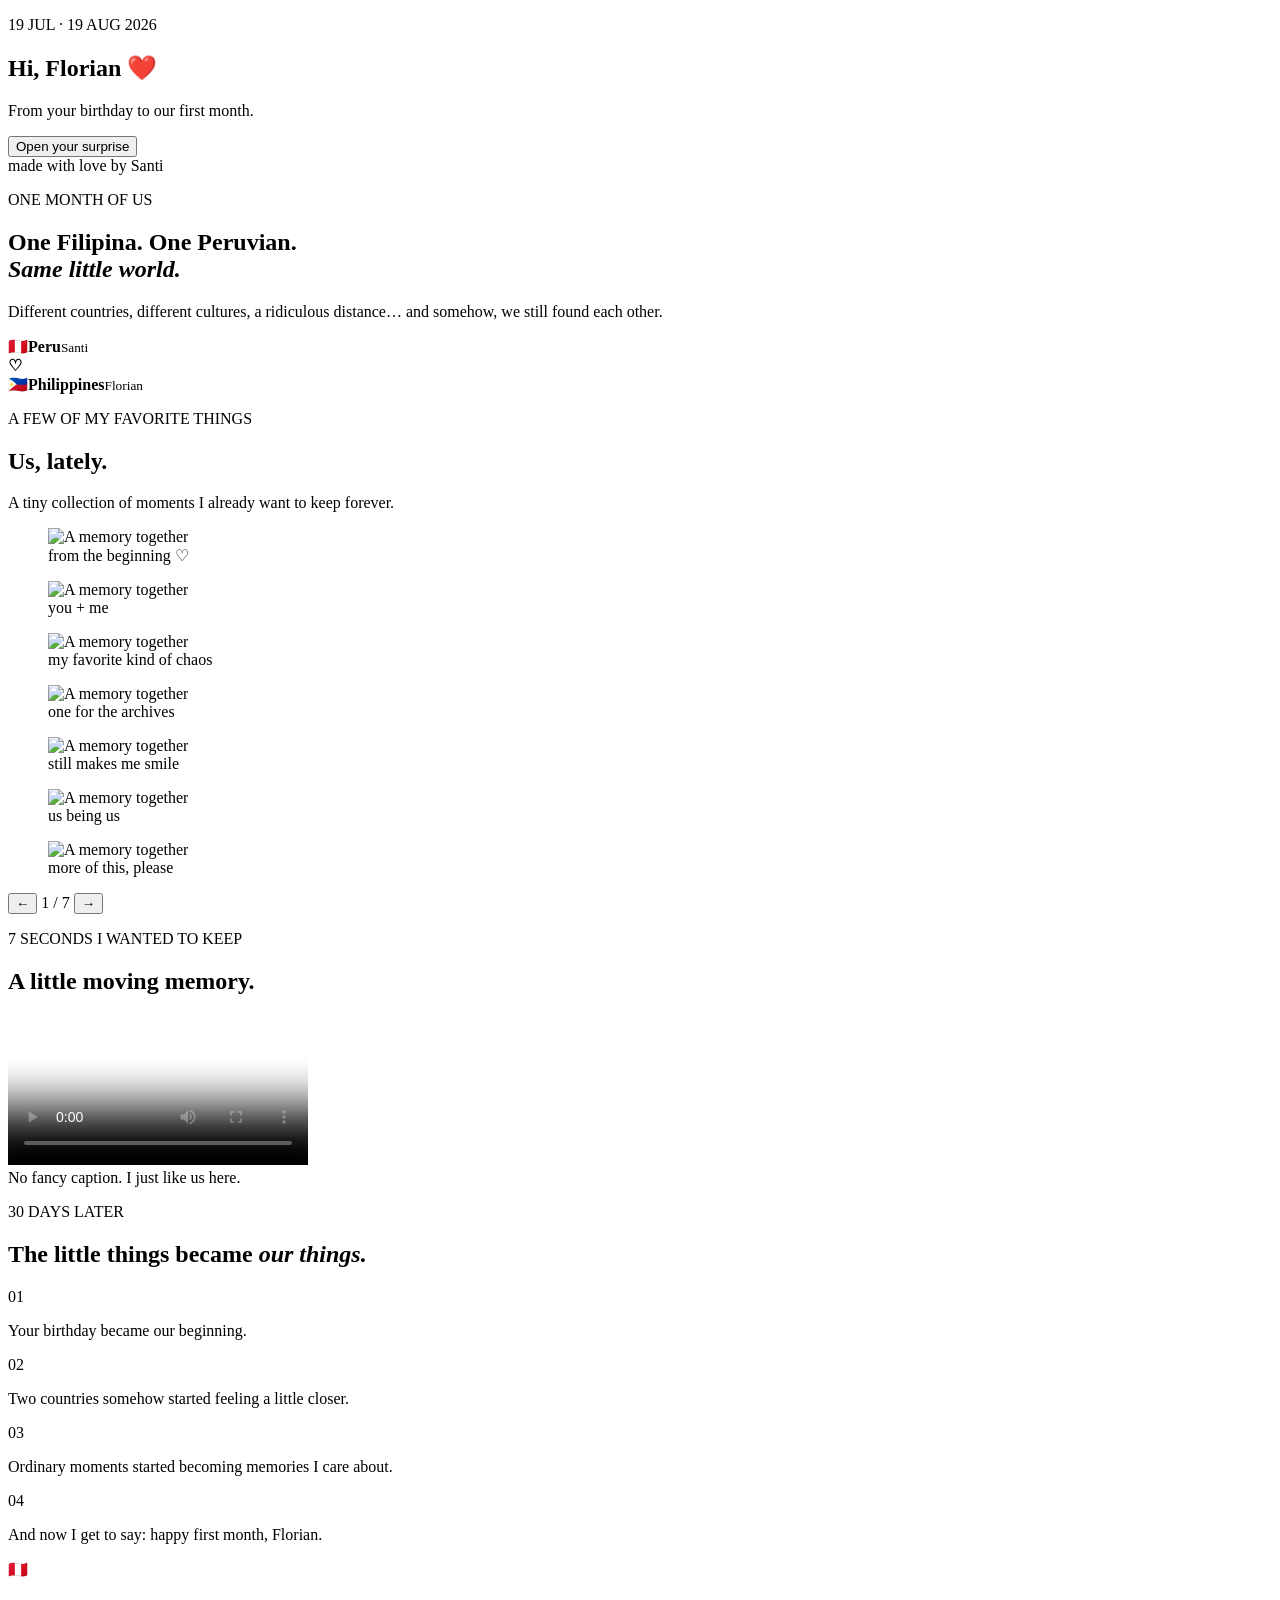
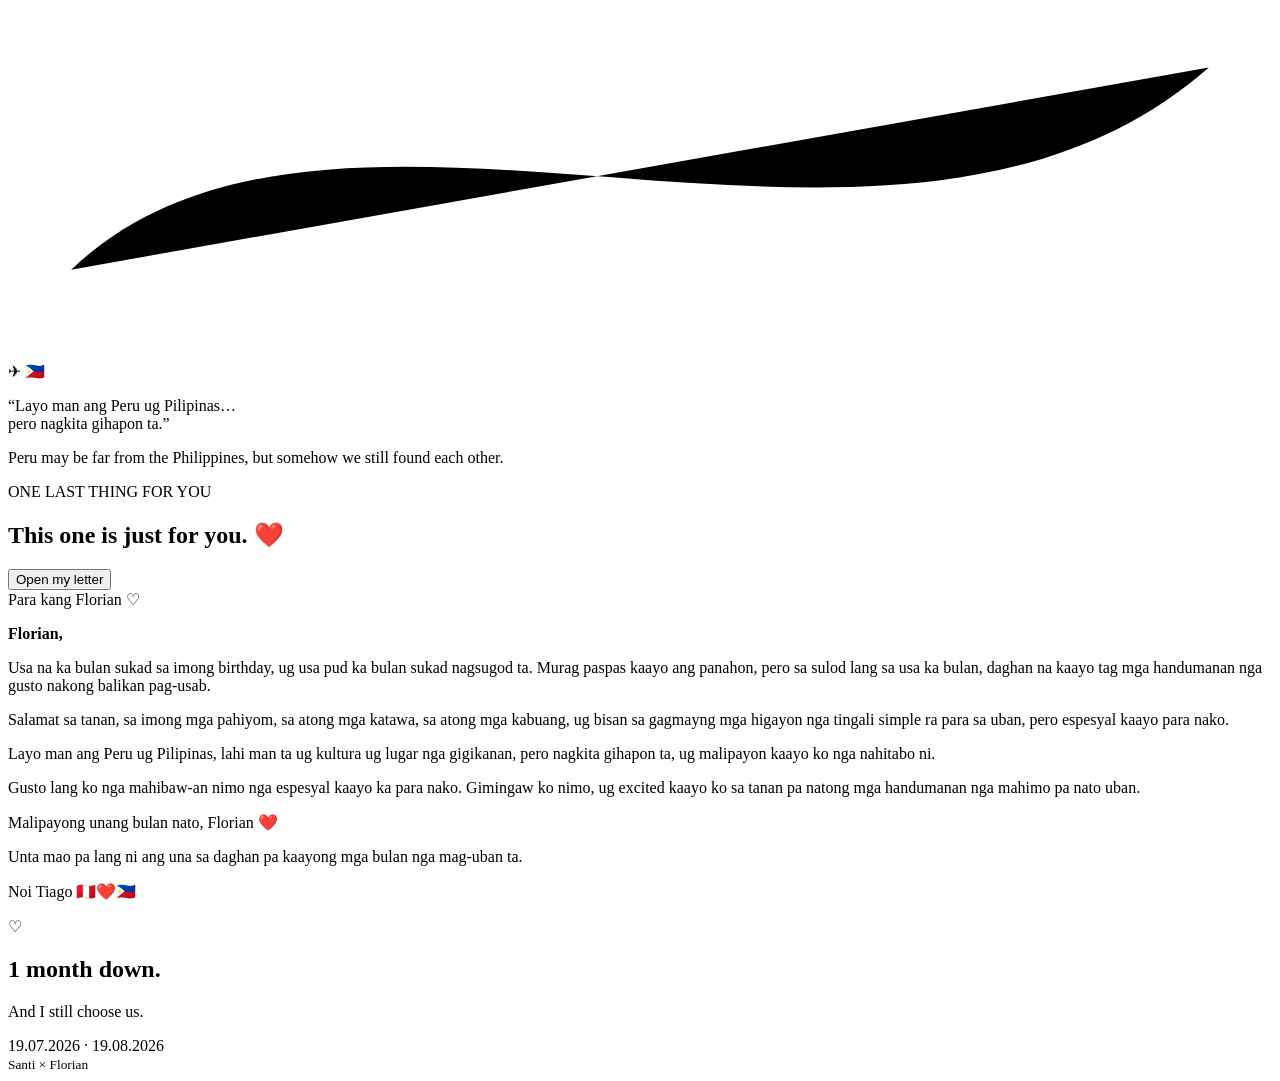
==== index.html @ 8d164d2a "Build Florian one-month surprise" ====
<!DOCTYPE html>
<html lang="en">
<head>
  <meta charset="UTF-8" />
  <meta name="viewport" content="width=device-width, initial-scale=1.0, viewport-fit=cover" />
  <meta name="theme-color" content="#0f0b18" />
  <meta name="description" content="A tiny one-month surprise for Florian." />
  <title>For Florian ❤️</title>
  <link rel="stylesheet" href="style.css" />
</head>
<body>
  <div class="grain" aria-hidden="true"></div>
  <div class="floating-hearts" aria-hidden="true"></div>

  <main>
    <section class="hero section" id="home">
      <div class="hero-photo" aria-hidden="true"></div>
      <div class="hero-shade" aria-hidden="true"></div>
      <div class="hero-content reveal">
        <p class="eyebrow">19 JUL · 19 AUG 2026</p>
        <h1>Hi, Florian <span>❤️</span></h1>
        <p class="hero-copy">From your birthday to our first month.</p>
        <button class="primary-btn" id="openSurprise">Open your surprise</button>
      </div>
      <div class="scroll-note">made with love by Santi</div>
    </section>

    <section class="section intro" id="intro">
      <div class="flag-glow flag-left"></div>
      <div class="flag-glow flag-right"></div>
      <div class="content narrow reveal">
        <p class="eyebrow">ONE MONTH OF US</p>
        <h2>One Filipina. One Peruvian.<br><em>Same little world.</em></h2>
        <p>
          Different countries, different cultures, a ridiculous distance… and somehow,
          we still found each other.
        </p>
        <div class="countries" aria-label="Peru and Philippines">
          <div class="country-card"><span class="flag">🇵🇪</span><b>Peru</b><small>Santi</small></div>
          <div class="heart-line"><span></span><b>♡</b><span></span></div>
          <div class="country-card"><span class="flag">🇵🇭</span><b>Philippines</b><small>Florian</small></div>
        </div>
      </div>
    </section>

    <section class="section memories" id="memories">
      <div class="content reveal">
        <p class="eyebrow">A FEW OF MY FAVORITE THINGS</p>
        <h2>Us, lately.</h2>
        <p class="section-copy">A tiny collection of moments I already want to keep forever.</p>

        <div class="polaroid-stack" id="polaroidStack">
          <figure class="polaroid active"><img src="assets/photo-1.webp" alt="A memory together"><figcaption>from the beginning ♡</figcaption></figure>
          <figure class="polaroid"><img src="assets/photo-2.webp" alt="A memory together"><figcaption>you + me</figcaption></figure>
          <figure class="polaroid"><img src="assets/photo-3.webp" alt="A memory together"><figcaption>my favorite kind of chaos</figcaption></figure>
          <figure class="polaroid"><img src="assets/photo-4.webp" alt="A memory together"><figcaption>one for the archives</figcaption></figure>
          <figure class="polaroid"><img src="assets/photo-5.webp" alt="A memory together"><figcaption>still makes me smile</figcaption></figure>
          <figure class="polaroid"><img src="assets/photo-6.webp" alt="A memory together"><figcaption>us being us</figcaption></figure>
          <figure class="polaroid"><img src="assets/photo-7.webp" alt="A memory together"><figcaption>more of this, please</figcaption></figure>
        </div>

        <div class="gallery-controls">
          <button class="icon-btn" id="prevPhoto" aria-label="Previous photo">←</button>
          <span id="photoCount">1 / 7</span>
          <button class="icon-btn" id="nextPhoto" aria-label="Next photo">→</button>
        </div>
      </div>
    </section>

    <section class="section video-section" id="clip">
      <div class="content reveal">
        <p class="eyebrow">7 SECONDS I WANTED TO KEEP</p>
        <h2>A little moving memory.</h2>
        <div class="video-frame">
          <video controls playsinline preload="metadata" poster="assets/photo-2.webp">
            <source src="assets/memory.mp4" type="video/mp4" />
          </video>
          <div class="video-caption">No fancy caption. I just like us here.</div>
        </div>
      </div>
    </section>

    <section class="section tiny-things" id="tiny-things">
      <div class="content narrow reveal">
        <p class="eyebrow">30 DAYS LATER</p>
        <h2>The little things became <em>our things.</em></h2>
        <div class="notes-grid">
          <article><span>01</span><p>Your birthday became our beginning.</p></article>
          <article><span>02</span><p>Two countries somehow started feeling a little closer.</p></article>
          <article><span>03</span><p>Ordinary moments started becoming memories I care about.</p></article>
          <article><span>04</span><p>And now I get to say: happy first month, Florian.</p></article>
        </div>
      </div>
    </section>

    <section class="section bridge" id="bridge">
      <div class="map-line" aria-hidden="true">
        <span class="pin peru">🇵🇪</span>
        <svg viewBox="0 0 500 150" preserveAspectRatio="none">
          <path d="M25,115 C130,15 350,145 475,35" pathLength="1"></path>
        </svg>
        <span class="plane">✈</span>
        <span class="pin ph">🇵🇭</span>
      </div>
      <div class="content narrow reveal">
        <p class="distance-quote">“Layo man ang Peru ug Pilipinas…<br>pero nagkita gihapon ta.”</p>
        <p class="translation">Peru may be far from the Philippines, but somehow we still found each other.</p>
      </div>
    </section>

    <section class="section letter-section" id="letter">
      <div class="letter-backdrop" aria-hidden="true"></div>
      <div class="content narrow reveal">
        <p class="eyebrow">ONE LAST THING FOR YOU</p>
        <h2>This one is just for you. ❤️</h2>
        <button class="primary-btn soft" id="openLetter">Open my letter</button>

        <article class="letter-card" id="letterCard" aria-hidden="true">
          <div class="letter-top">Para kang Florian ♡</div>
          <p><strong>Florian,</strong></p>

          <p>Usa na ka bulan sukad sa imong birthday, ug usa pud ka bulan sukad nagsugod ta. Murag paspas kaayo ang panahon, pero sa sulod lang sa usa ka bulan, daghan na kaayo tag mga handumanan nga gusto nakong balikan pag-usab.</p>

          <p>Salamat sa tanan, sa imong mga pahiyom, sa atong mga katawa, sa atong mga kabuang, ug bisan sa gagmayng mga higayon nga tingali simple ra para sa uban, pero espesyal kaayo para nako.</p>

          <p>Layo man ang Peru ug Pilipinas, lahi man ta ug kultura ug lugar nga gigikanan, pero nagkita gihapon ta, ug malipayon kaayo ko nga nahitabo ni.</p>

          <p>Gusto lang ko nga mahibaw-an nimo nga espesyal kaayo ka para nako. Gimingaw ko nimo, ug excited kaayo ko sa tanan pa natong mga handumanan nga mahimo pa nato uban.</p>

          <p class="letter-highlight">Malipayong unang bulan nato, Florian ❤️</p>

          <p>Unta mao pa lang ni ang una sa daghan pa kaayong mga bulan nga mag-uban ta.</p>

          <p class="signature">Noi Tiago 🇵🇪❤️🇵🇭</p>
        </article>
      </div>
    </section>

    <section class="ending section" id="ending">
      <div class="ending-photo"></div>
      <div class="ending-shade"></div>
      <div class="ending-copy reveal">
        <span class="mini-heart">♡</span>
        <h2>1 month down.</h2>
        <p>And I still choose us.</p>
        <div class="date-pill">19.07.2026 · 19.08.2026</div>
        <small>Santi × Florian</small>
      </div>
    </section>
  </main>

  <script src="script.js"></script>
</body>
</html>
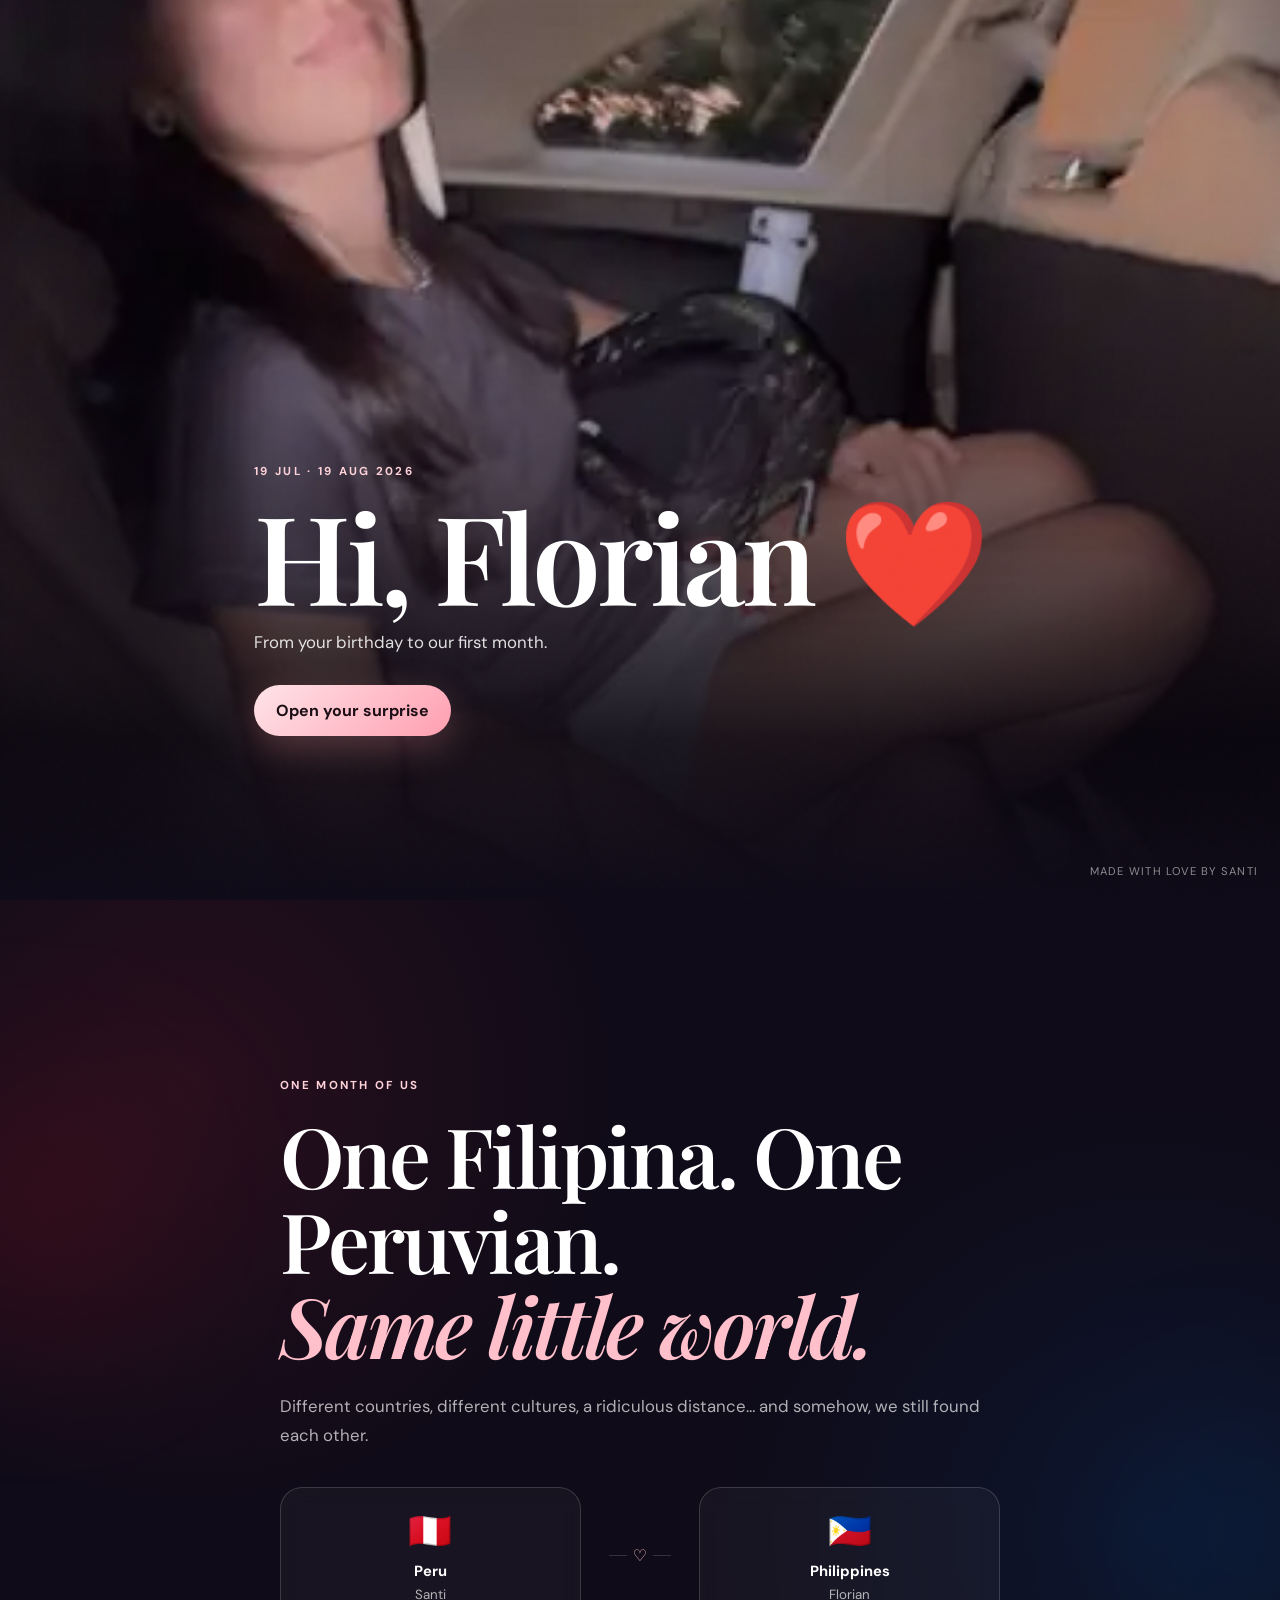
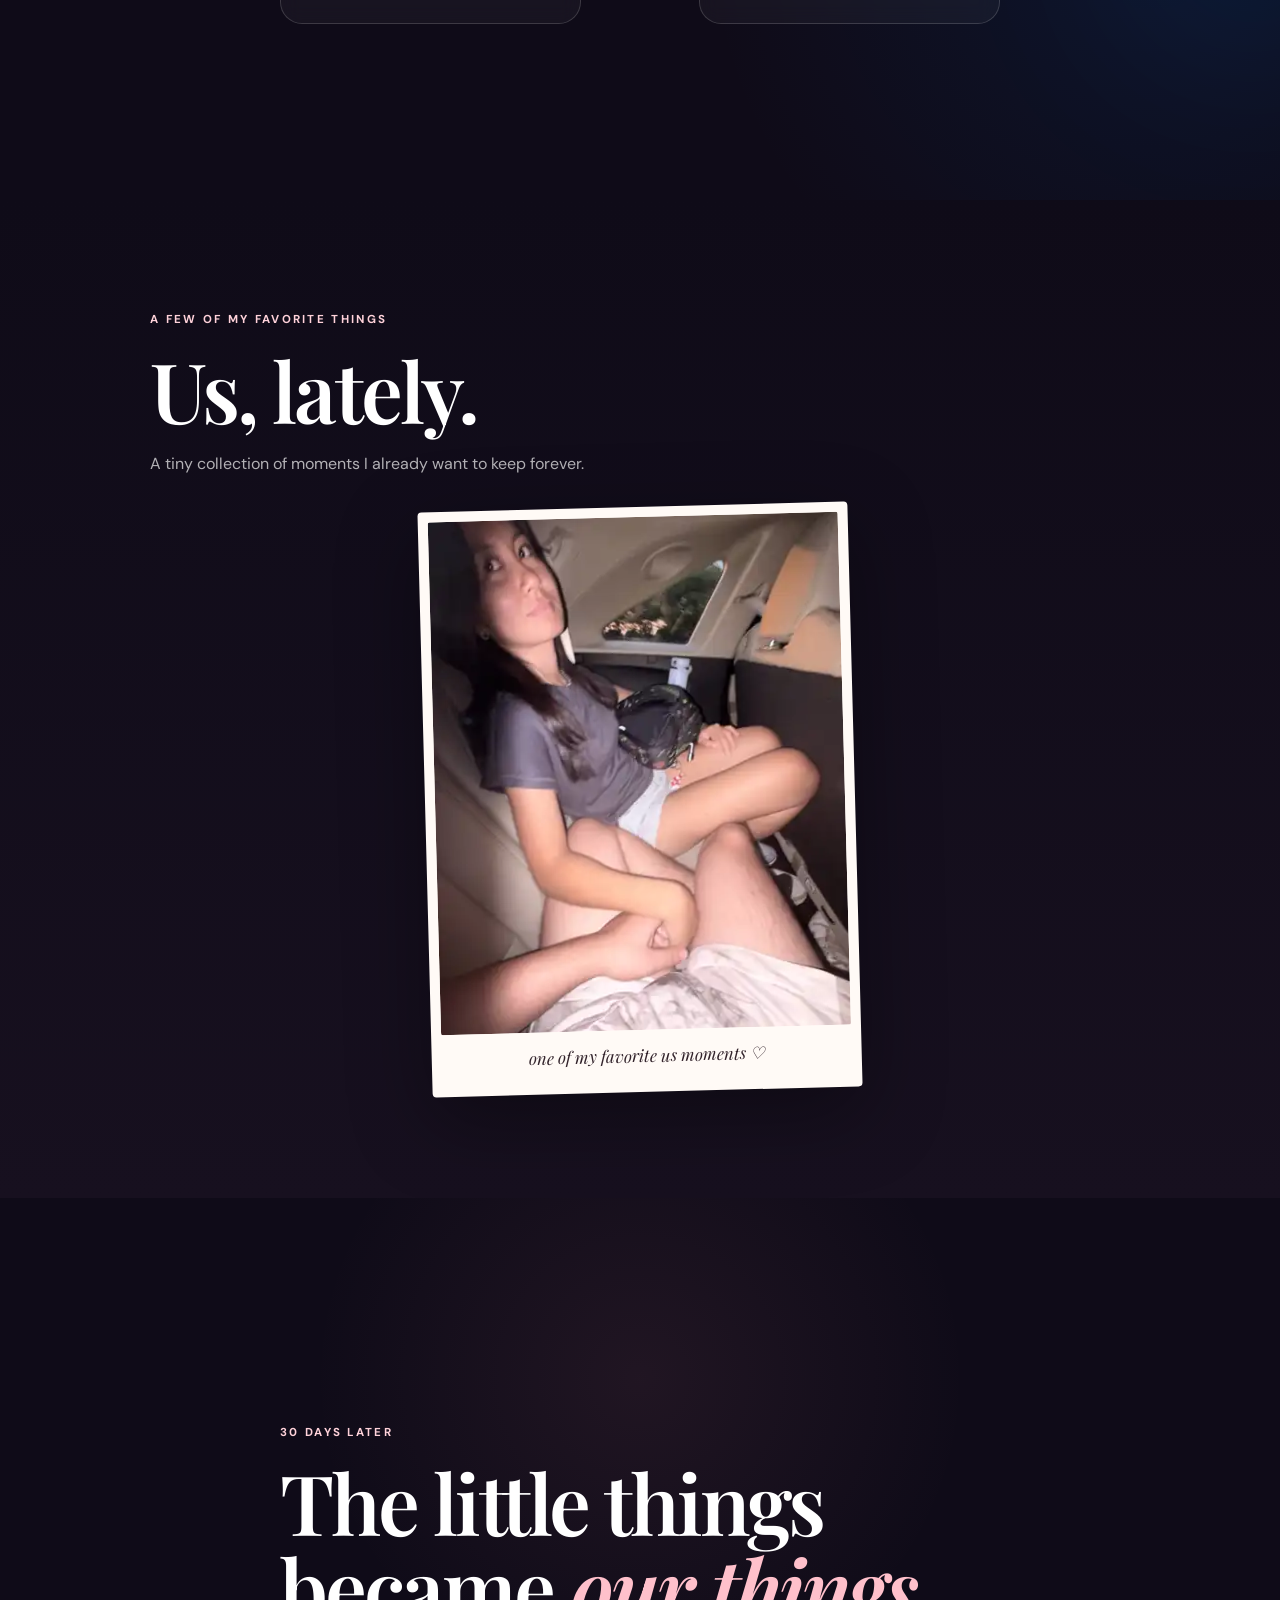
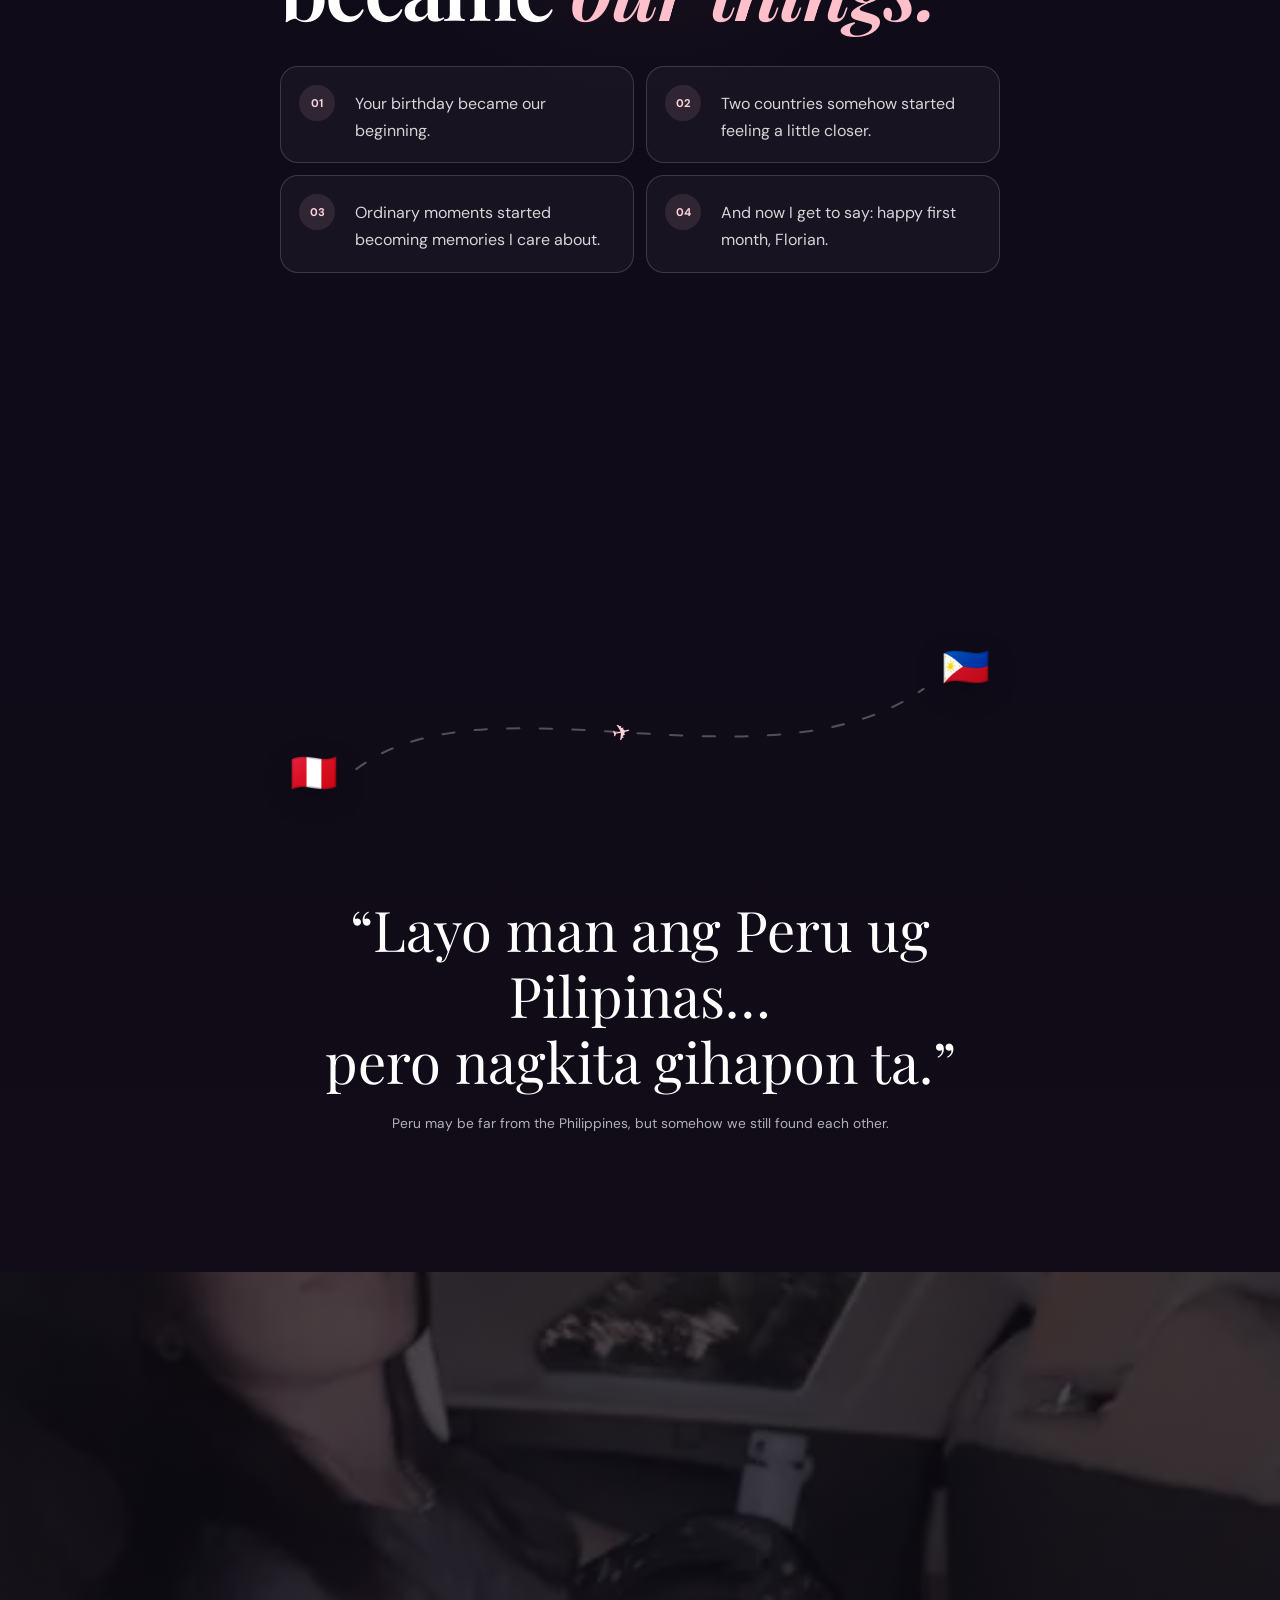
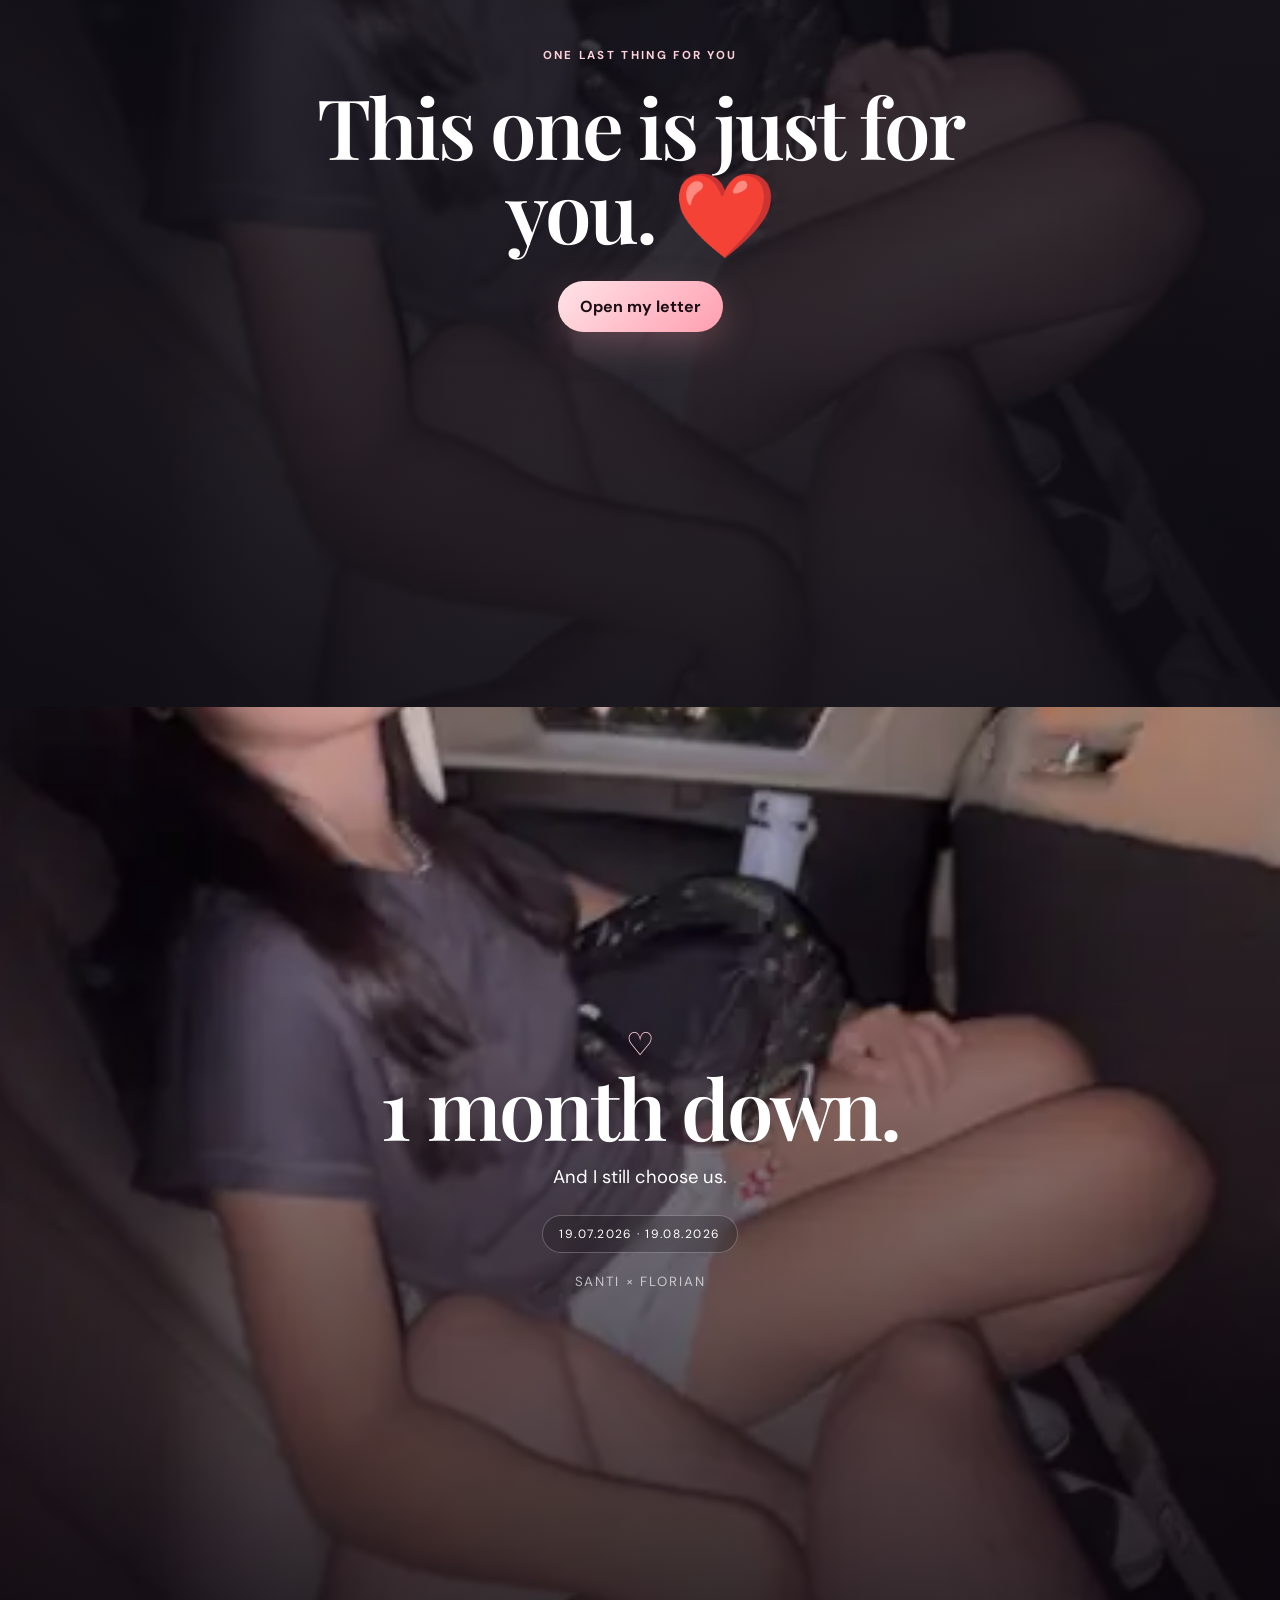
==== commit 47d696cb: "Make surprise page self contained" ====
--- a/index.html
+++ b/index.html
@@ -6,6 +6,9 @@
   <meta name="theme-color" content="#0f0b18" />
   <meta name="description" content="A tiny one-month surprise for Florian." />
   <title>For Florian ❤️</title>
+  <link rel="preconnect" href="https://fonts.googleapis.com">
+  <link rel="preconnect" href="https://fonts.gstatic.com" crossorigin>
+  <link href="https://fonts.googleapis.com/css2?family=DM+Sans:wght@400;500;600;700&family=Playfair+Display:ital,wght@0,600;1,600&display=swap" rel="stylesheet">
   <link rel="stylesheet" href="style.css" />
 </head>
 <body>
@@ -50,32 +53,7 @@
         <p class="section-copy">A tiny collection of moments I already want to keep forever.</p>
 
         <div class="polaroid-stack" id="polaroidStack">
-          <figure class="polaroid active"><img src="assets/photo-1.webp" alt="A memory together"><figcaption>from the beginning ♡</figcaption></figure>
-          <figure class="polaroid"><img src="assets/photo-2.webp" alt="A memory together"><figcaption>you + me</figcaption></figure>
-          <figure class="polaroid"><img src="assets/photo-3.webp" alt="A memory together"><figcaption>my favorite kind of chaos</figcaption></figure>
-          <figure class="polaroid"><img src="assets/photo-4.webp" alt="A memory together"><figcaption>one for the archives</figcaption></figure>
-          <figure class="polaroid"><img src="assets/photo-5.webp" alt="A memory together"><figcaption>still makes me smile</figcaption></figure>
-          <figure class="polaroid"><img src="assets/photo-6.webp" alt="A memory together"><figcaption>us being us</figcaption></figure>
-          <figure class="polaroid"><img src="assets/photo-7.webp" alt="A memory together"><figcaption>more of this, please</figcaption></figure>
-        </div>
-
-        <div class="gallery-controls">
-          <button class="icon-btn" id="prevPhoto" aria-label="Previous photo">←</button>
-          <span id="photoCount">1 / 7</span>
-          <button class="icon-btn" id="nextPhoto" aria-label="Next photo">→</button>
-        </div>
-      </div>
-    </section>
-
-    <section class="section video-section" id="clip">
-      <div class="content reveal">
-        <p class="eyebrow">7 SECONDS I WANTED TO KEEP</p>
-        <h2>A little moving memory.</h2>
-        <div class="video-frame">
-          <video controls playsinline preload="metadata" poster="assets/photo-2.webp">
-            <source src="assets/memory.mp4" type="video/mp4" />
-          </video>
-          <div class="video-caption">No fancy caption. I just like us here.</div>
+          <figure class="polaroid active"><img src="" alt="A memory together"><figcaption>one of my favorite us moments ♡</figcaption></figure>
         </div>
       </div>
     </section>
@@ -149,6 +127,8 @@
     </section>
   </main>
 
+  <script src="photo-1.js"></script>
+  <script src="assets-apply.js"></script>
   <script src="script.js"></script>
 </body>
 </html>
--- a/style.css
+++ b/style.css
@@ -0,0 +1,135 @@
+:root {
+  --bg: #0f0b18;
+  --bg2: #17101f;
+  --cream: #fff8f2;
+  --paper: #fffaf6;
+  --rose: #ef8e9d;
+  --rose2: #ffc0cb;
+  --muted: rgba(255,255,255,.68);
+  --line: rgba(255,255,255,.16);
+  --shadow: 0 24px 80px rgba(0,0,0,.35);
+}
+
+* { box-sizing: border-box; }
+html { scroll-behavior: smooth; }
+body {
+  margin: 0;
+  background: var(--bg);
+  color: white;
+  font-family: "DM Sans", system-ui, -apple-system, sans-serif;
+  overflow-x: hidden;
+}
+button, input, textarea { font: inherit; }
+button { -webkit-tap-highlight-color: transparent; }
+img, video { display: block; max-width: 100%; }
+
+.grain {
+  position: fixed; inset: 0; pointer-events: none; z-index: 50; opacity: .12;
+  background-image: url("data:image/svg+xml,%3Csvg viewBox='0 0 180 180' xmlns='http://www.w3.org/2000/svg'%3E%3Cfilter id='n'%3E%3CfeTurbulence type='fractalNoise' baseFrequency='.9' numOctaves='3' stitchTiles='stitch'/%3E%3C/filter%3E%3Crect width='100%25' height='100%25' filter='url(%23n)' opacity='.45'/%3E%3C/svg%3E");
+  mix-blend-mode: soft-light;
+}
+.section { position: relative; min-height: 100svh; display: grid; place-items: center; padding: 88px 22px; overflow: hidden; }
+.content { width: min(100%, 980px); margin: 0 auto; position: relative; z-index: 3; }
+.narrow { width: min(100%, 720px); }
+.eyebrow { margin: 0 0 18px; letter-spacing: .2em; font-size: .72rem; font-weight: 700; color: #ffd2da; }
+h1, h2 { font-family: "Playfair Display", Georgia, serif; font-weight: 600; letter-spacing: -.035em; margin: 0; }
+h1 { font-size: clamp(3.4rem, 14vw, 7.7rem); line-height: .9; }
+h2 { font-size: clamp(2.4rem, 9vw, 5.2rem); line-height: 1.02; }
+h2 em { color: var(--rose2); }
+p { line-height: 1.7; }
+
+.hero { min-height: 100svh; padding: 28px 22px 54px; align-items: end; }
+.hero-photo, .ending-photo { position: absolute; inset: 0; background-size: cover; background-position: center 35%; transform: scale(1.02); }
+.hero-photo { background-image: url('assets/photo-2.webp'); }
+.hero-shade, .ending-shade { position: absolute; inset: 0; background: linear-gradient(180deg, rgba(8,5,13,.14) 0%, rgba(8,5,13,.24) 30%, rgba(8,5,13,.92) 82%, #0f0b18 100%); }
+.hero-content { position: relative; z-index: 2; width: min(100%, 900px); padding-bottom: 54px; }
+.hero-copy { font-size: 1.05rem; color: rgba(255,255,255,.86); margin: 18px 0 28px; }
+.primary-btn { border: 0; color: #1b0e15; background: linear-gradient(135deg,#ffe4e8,#ff9eb0); padding: 15px 22px; border-radius: 999px; font-weight: 700; box-shadow: 0 12px 36px rgba(239,142,157,.28); cursor: pointer; transition: transform .2s ease, box-shadow .2s ease; }
+.primary-btn:active { transform: scale(.97); }
+.scroll-note { position: absolute; z-index: 2; bottom: 22px; right: 22px; font-size: .7rem; letter-spacing: .11em; text-transform: uppercase; color: rgba(255,255,255,.52); }
+
+.intro { background: radial-gradient(circle at 15% 20%, rgba(218,40,59,.12), transparent 34%), radial-gradient(circle at 90% 70%, rgba(0,92,185,.12), transparent 34%), var(--bg); }
+.intro .content > p:not(.eyebrow) { color: var(--muted); font-size: 1.05rem; margin: 24px 0 38px; }
+.flag-glow { position: absolute; width: 260px; height: 260px; border-radius: 50%; filter: blur(90px); opacity: .14; }
+.flag-left { background: #d91023; left: -100px; top: 20%; }
+.flag-right { background: #0055a4; right: -100px; bottom: 15%; }
+.countries { display: grid; grid-template-columns: 1fr auto 1fr; gap: 16px; align-items: center; }
+.country-card { text-align: center; border: 1px solid var(--line); border-radius: 22px; padding: 20px 12px; background: rgba(255,255,255,.04); backdrop-filter: blur(10px); }
+.country-card .flag { display: block; font-size: 2.2rem; margin-bottom: 7px; }
+.country-card b { display:block; font-size:.92rem; }
+.country-card small { display:block; color:var(--muted); margin-top:5px; }
+.heart-line { display:flex; align-items:center; gap:6px; color:var(--rose2); }
+.heart-line span { width:18px; height:1px; background:var(--line); }
+
+.memories { background: linear-gradient(180deg, var(--bg), var(--bg2)); }
+.section-copy { color: var(--muted); max-width: 530px; margin: 18px 0 34px; }
+.polaroid-stack { position: relative; height: min(64vh, 610px); width: min(100%, 520px); margin: 0 auto; }
+.polaroid { position:absolute; inset:0; margin:auto; width: min(88vw, 430px); height:max-content; background:var(--paper); color:#33242c; padding: 10px 10px 26px; border-radius: 4px; box-shadow: var(--shadow); transform: translateX(28px) rotate(4deg) scale(.92); opacity:0; pointer-events:none; transition: transform .5s cubic-bezier(.2,.8,.2,1), opacity .4s ease; }
+.polaroid.active { transform:translateX(0) rotate(-1.5deg) scale(1); opacity:1; pointer-events:auto; z-index:5; }
+.polaroid img { width:100%; aspect-ratio: 4 / 5; object-fit:cover; border-radius:2px; }
+.polaroid figcaption { font-family:"Playfair Display", Georgia, serif; font-style:italic; text-align:center; font-size:1.05rem; margin-top:14px; }
+.gallery-controls { display:flex; justify-content:center; align-items:center; gap:18px; margin-top:22px; }
+.icon-btn { width:46px; height:46px; border-radius:50%; border:1px solid var(--line); background:rgba(255,255,255,.06); color:white; font-size:1.1rem; cursor:pointer; }
+#photoCount { min-width:52px; text-align:center; font-size:.8rem; color:var(--muted); }
+
+.video-section { background: var(--bg2); }
+.video-frame { width:min(100%, 430px); margin:30px auto 0; border-radius:28px; padding:10px; background:rgba(255,255,255,.07); border:1px solid var(--line); box-shadow:var(--shadow); }
+.video-frame video { width:100%; max-height:70svh; border-radius:20px; background:#000; }
+.video-caption { text-align:center; color:var(--muted); font-size:.82rem; padding:14px 8px 6px; }
+
+.tiny-things { background: radial-gradient(circle at 50% 20%, rgba(239,142,157,.08), transparent 34%), var(--bg); }
+.notes-grid { display:grid; gap:12px; margin-top:36px; }
+.notes-grid article { display:grid; grid-template-columns:42px 1fr; gap:14px; align-items:start; border:1px solid var(--line); background:rgba(255,255,255,.035); border-radius:18px; padding:18px; }
+.notes-grid span { width:36px; height:36px; display:grid; place-items:center; border-radius:50%; background:rgba(255,192,203,.11); color:#ffd4dc; font-size:.7rem; font-weight:700; }
+.notes-grid p { margin:5px 0 0; color:rgba(255,255,255,.82); }
+
+.bridge { min-height:86svh; background:linear-gradient(180deg,var(--bg),#110c17); text-align:center; }
+.map-line { width:min(88vw,700px); height:180px; position:relative; margin:0 auto 30px; }
+.map-line svg { position:absolute; inset:20px 5% 0; width:90%; height:150px; overflow:visible; }
+.map-line path { fill:none; stroke:rgba(255,255,255,.28); stroke-width:2; stroke-dasharray:.02 .035; stroke-linecap:round; }
+.pin { position:absolute; z-index:2; font-size:2.4rem; filter:drop-shadow(0 8px 14px rgba(0,0,0,.2)); }
+.pin.peru { left:0; bottom:16px; }
+.pin.ph { right:0; top:8px; }
+.plane { position:absolute; left:46%; top:47%; font-size:1.4rem; transform:rotate(-13deg); color:#ffd2da; }
+.distance-quote { font-family:"Playfair Display", Georgia, serif; font-size:clamp(1.8rem,7vw,3.5rem); line-height:1.18; margin:0; }
+.translation { color:var(--muted); font-size:.86rem; max-width:560px; margin:18px auto 0; }
+
+.letter-section { min-height:115svh; background:#120c17; }
+.letter-backdrop { position:absolute; inset:0; background:linear-gradient(rgba(15,11,24,.73),rgba(15,11,24,.94)), url('assets/photo-3.webp') center/cover; filter:saturate(.65); }
+.letter-section .content { text-align:center; }
+.primary-btn.soft { margin-top:28px; }
+.letter-card { display:none; text-align:left; margin:30px auto 0; background:linear-gradient(180deg,#fffaf7,#f7eee8); color:#3c2c34; border-radius:5px; padding:34px 26px; box-shadow:0 28px 100px rgba(0,0,0,.5); transform:rotate(-.35deg); max-width:650px; position:relative; }
+.letter-card.open { display:block; animation:letterIn .7s cubic-bezier(.2,.8,.2,1) both; }
+.letter-card::before { content:""; position:absolute; inset:10px; border:1px solid rgba(101,67,82,.13); pointer-events:none; }
+.letter-card p { position:relative; margin:0 0 18px; line-height:1.78; }
+.letter-top { position:relative; font-size:.72rem; letter-spacing:.16em; text-transform:uppercase; color:#9a6a79; margin-bottom:28px; }
+.letter-highlight { font-family:"Playfair Display", Georgia, serif; font-size:1.24rem; font-weight:600; color:#8f3f55; }
+.signature { font-family:"Playfair Display", Georgia, serif; font-style:italic; font-size:1.25rem; text-align:right; margin-top:28px !important; }
+
+.ending { padding:0; min-height:100svh; }
+.ending-photo { background-image:url('assets/photo-7.webp'); background-position:center; }
+.ending-shade { background:linear-gradient(180deg,rgba(8,5,13,.2),rgba(8,5,13,.82)); }
+.ending-copy { position:relative; z-index:2; text-align:center; padding:0 22px; }
+.ending-copy p { font-size:1.15rem; margin:12px 0 22px; }
+.mini-heart { font-size:2rem; color:#ffd0d9; }
+.date-pill { display:inline-block; border:1px solid rgba(255,255,255,.25); background:rgba(10,7,13,.2); backdrop-filter:blur(10px); border-radius:999px; padding:10px 16px; font-size:.75rem; letter-spacing:.12em; margin-bottom:20px; }
+.ending-copy small { display:block; color:rgba(255,255,255,.66); letter-spacing:.14em; text-transform:uppercase; }
+
+.reveal { opacity:0; transform:translateY(24px); transition:opacity .7s ease, transform .7s ease; }
+.reveal.visible { opacity:1; transform:none; }
+
+.floating-hearts span { position:fixed; bottom:-30px; z-index:40; pointer-events:none; color:rgba(255,192,203,.55); animation:floatHeart linear forwards; }
+@keyframes floatHeart { to { transform:translateY(-115vh) rotate(22deg); opacity:0; } }
+@keyframes letterIn { from { opacity:0; transform:translateY(30px) rotate(-1deg) scale(.98); } to { opacity:1; transform:translateY(0) rotate(-.35deg) scale(1); } }
+
+@media (min-width: 760px) {
+  .section { padding:110px 42px; }
+  .hero-content { padding-left:5vw; }
+  .notes-grid { grid-template-columns:1fr 1fr; }
+  .letter-card { padding:55px 58px; }
+  .countries { gap:28px; }
+}
+
+@media (prefers-reduced-motion: reduce) {
+  *, *::before, *::after { scroll-behavior:auto !important; animation-duration:.01ms !important; animation-iteration-count:1 !important; transition-duration:.01ms !important; }
+}
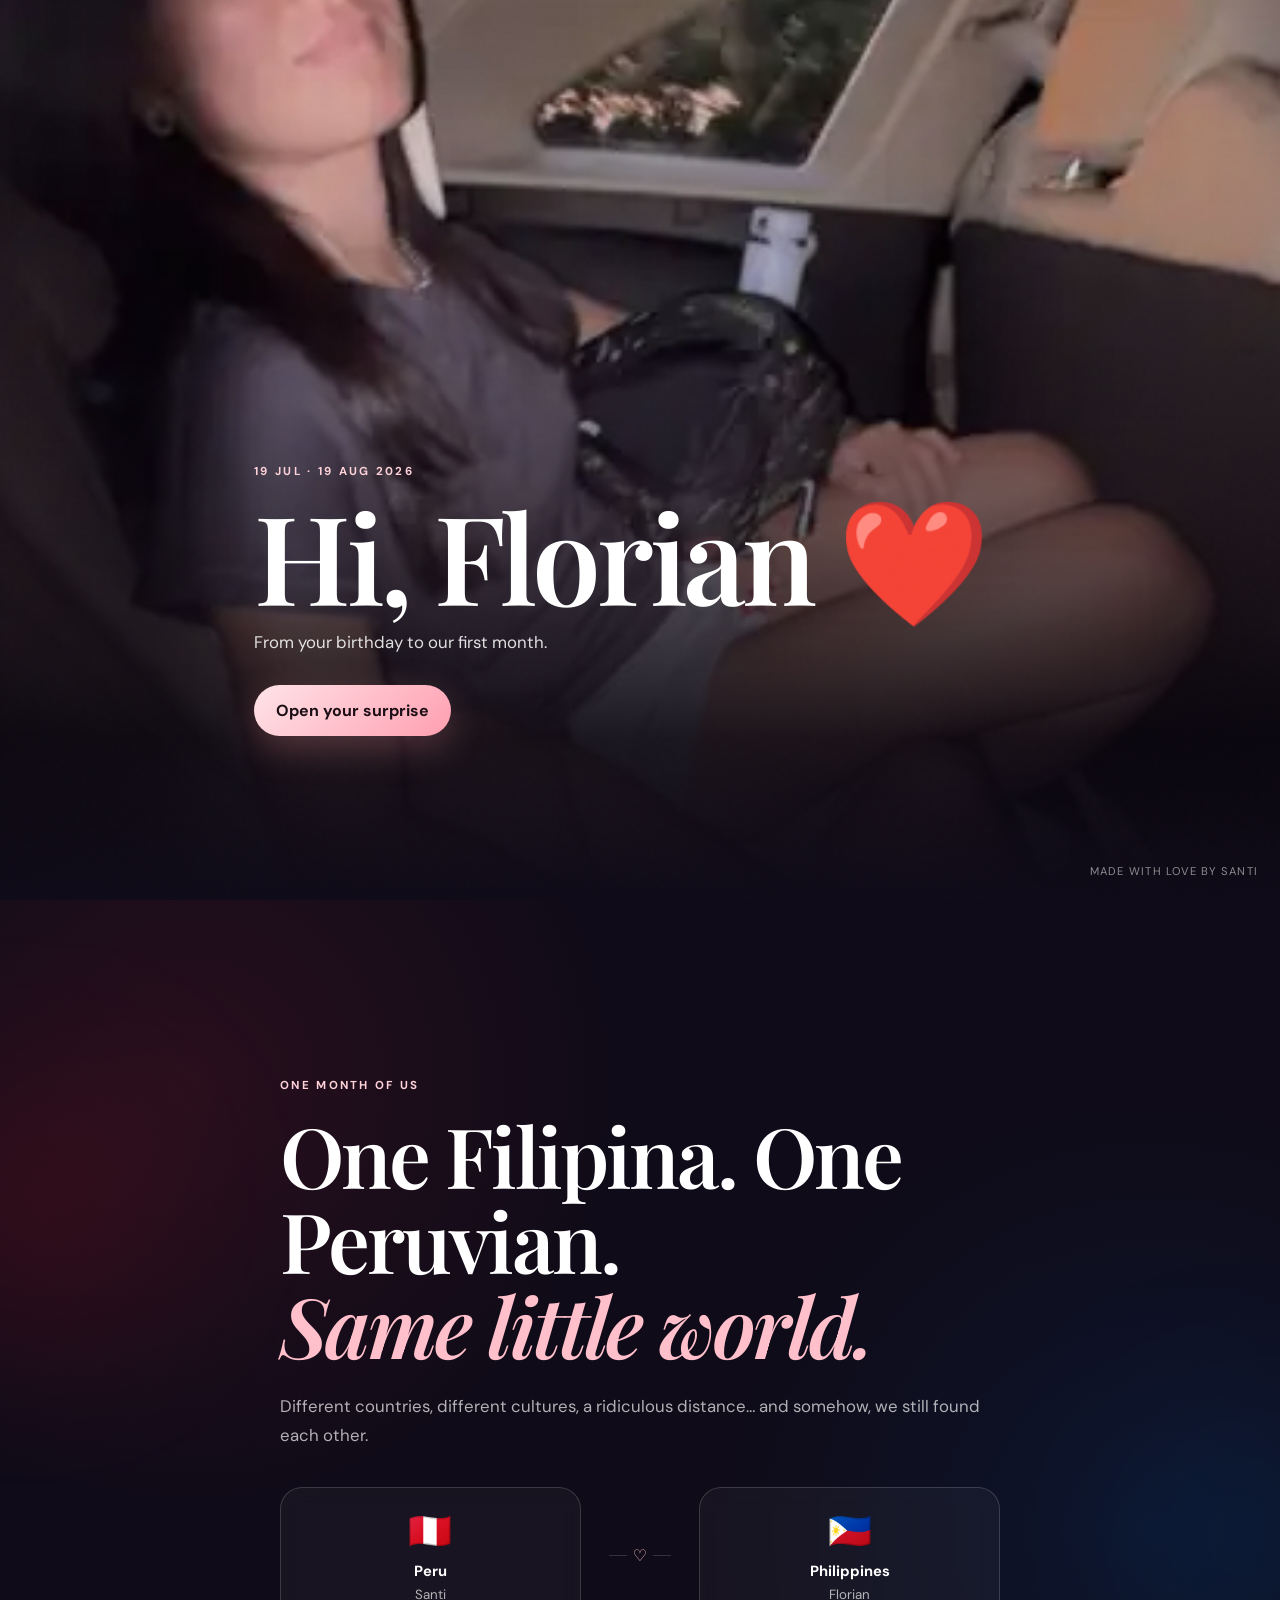
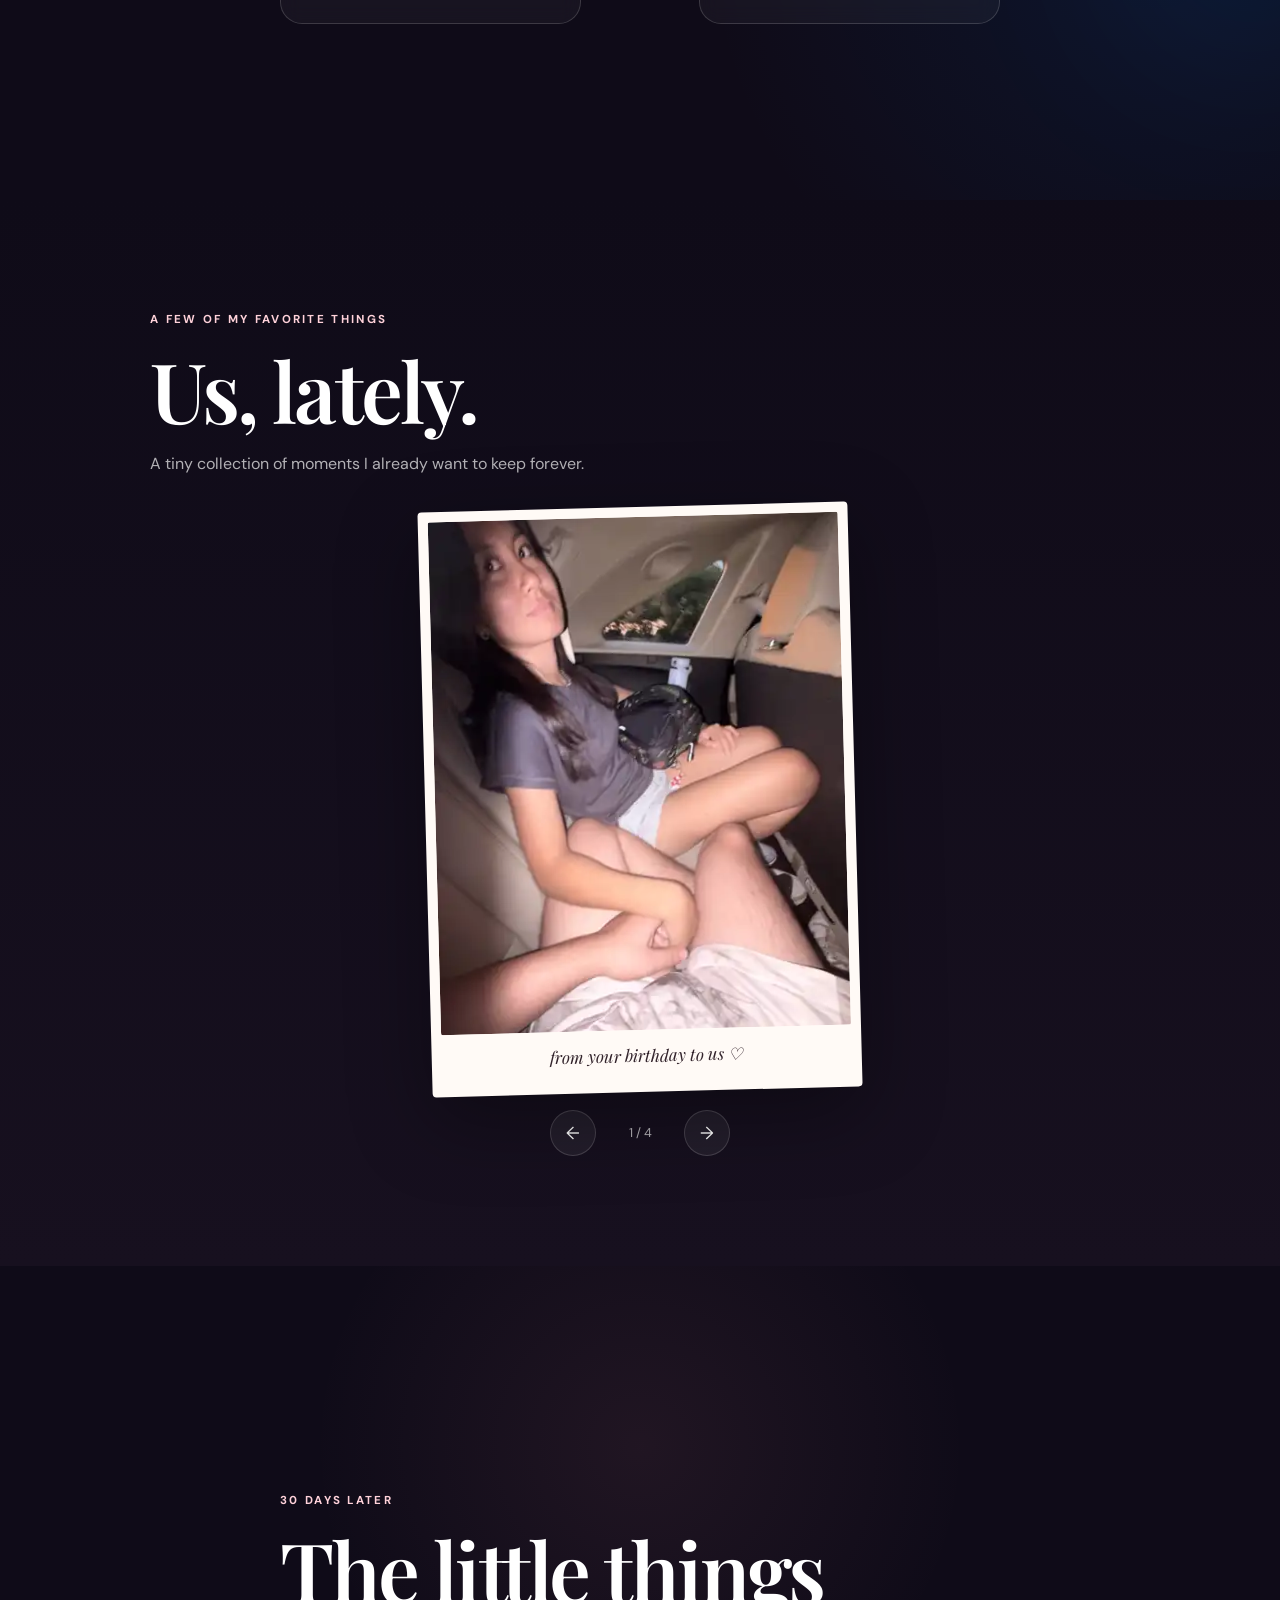
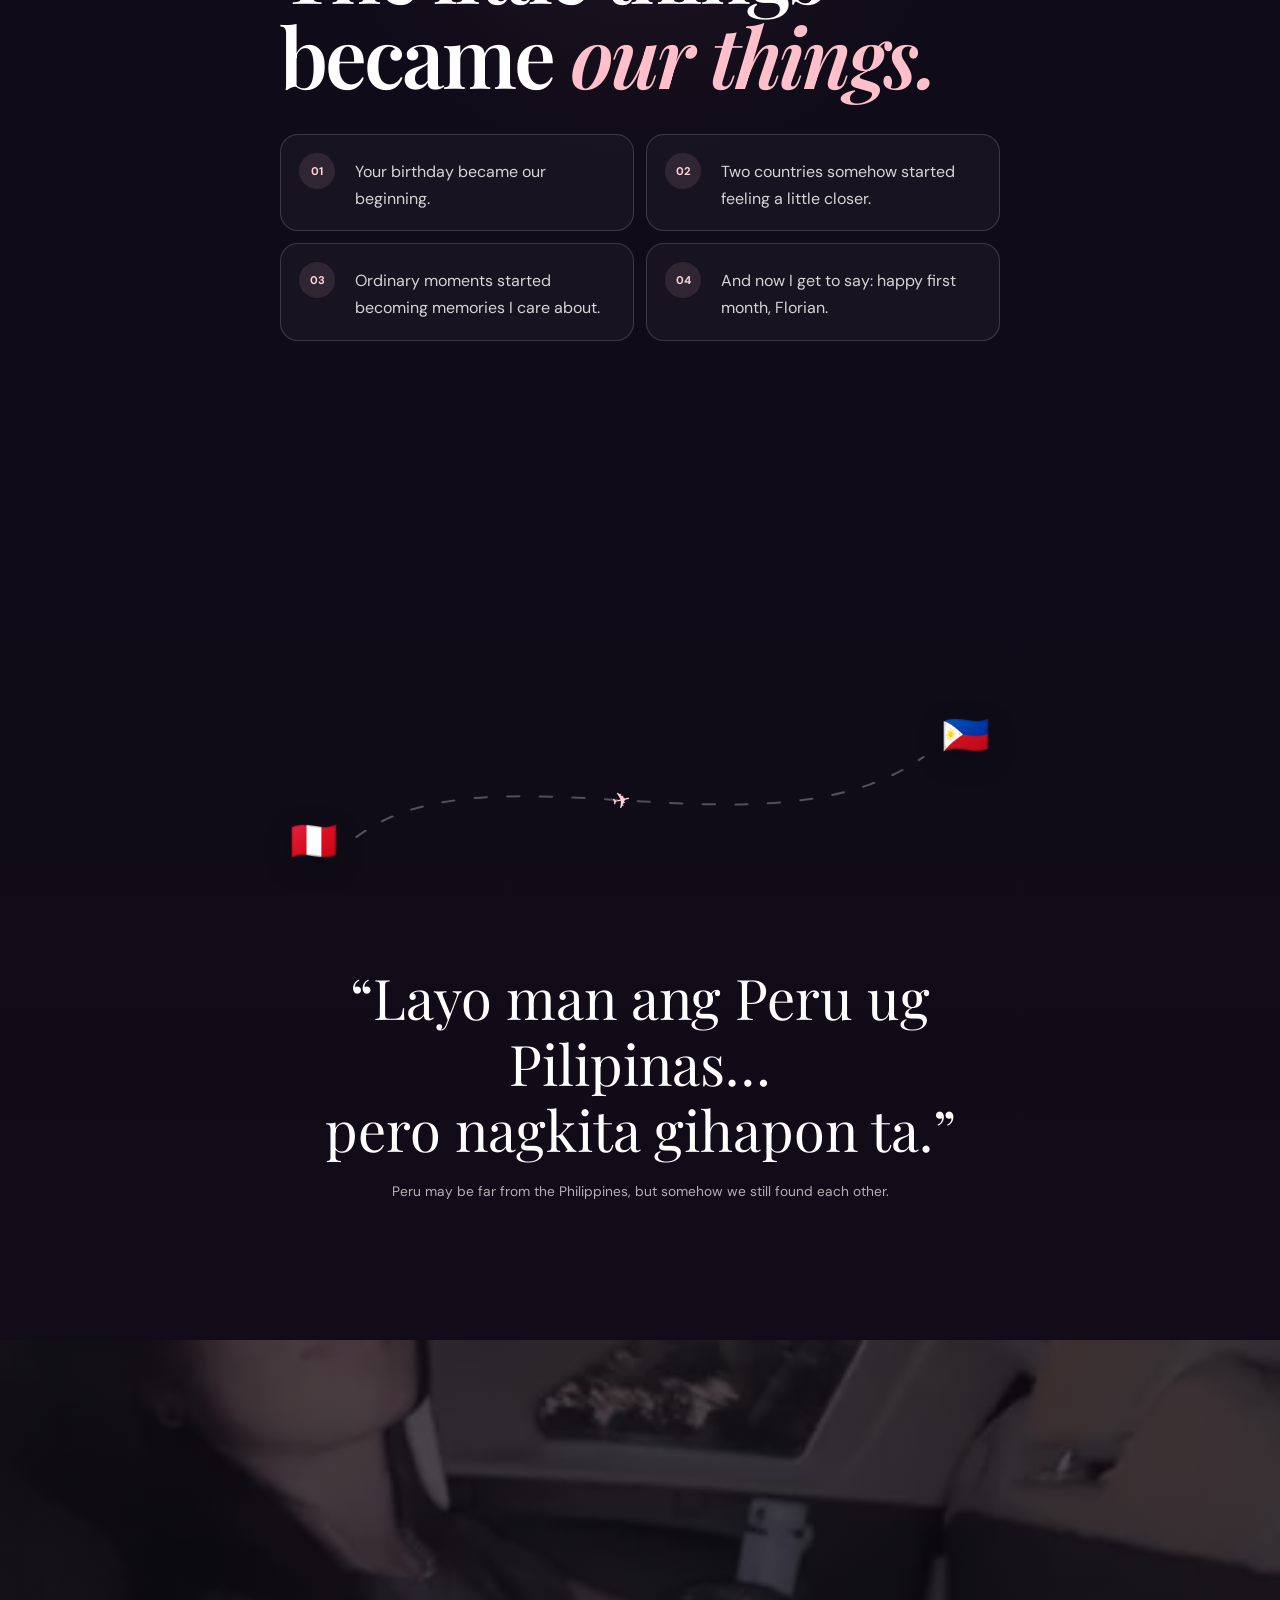
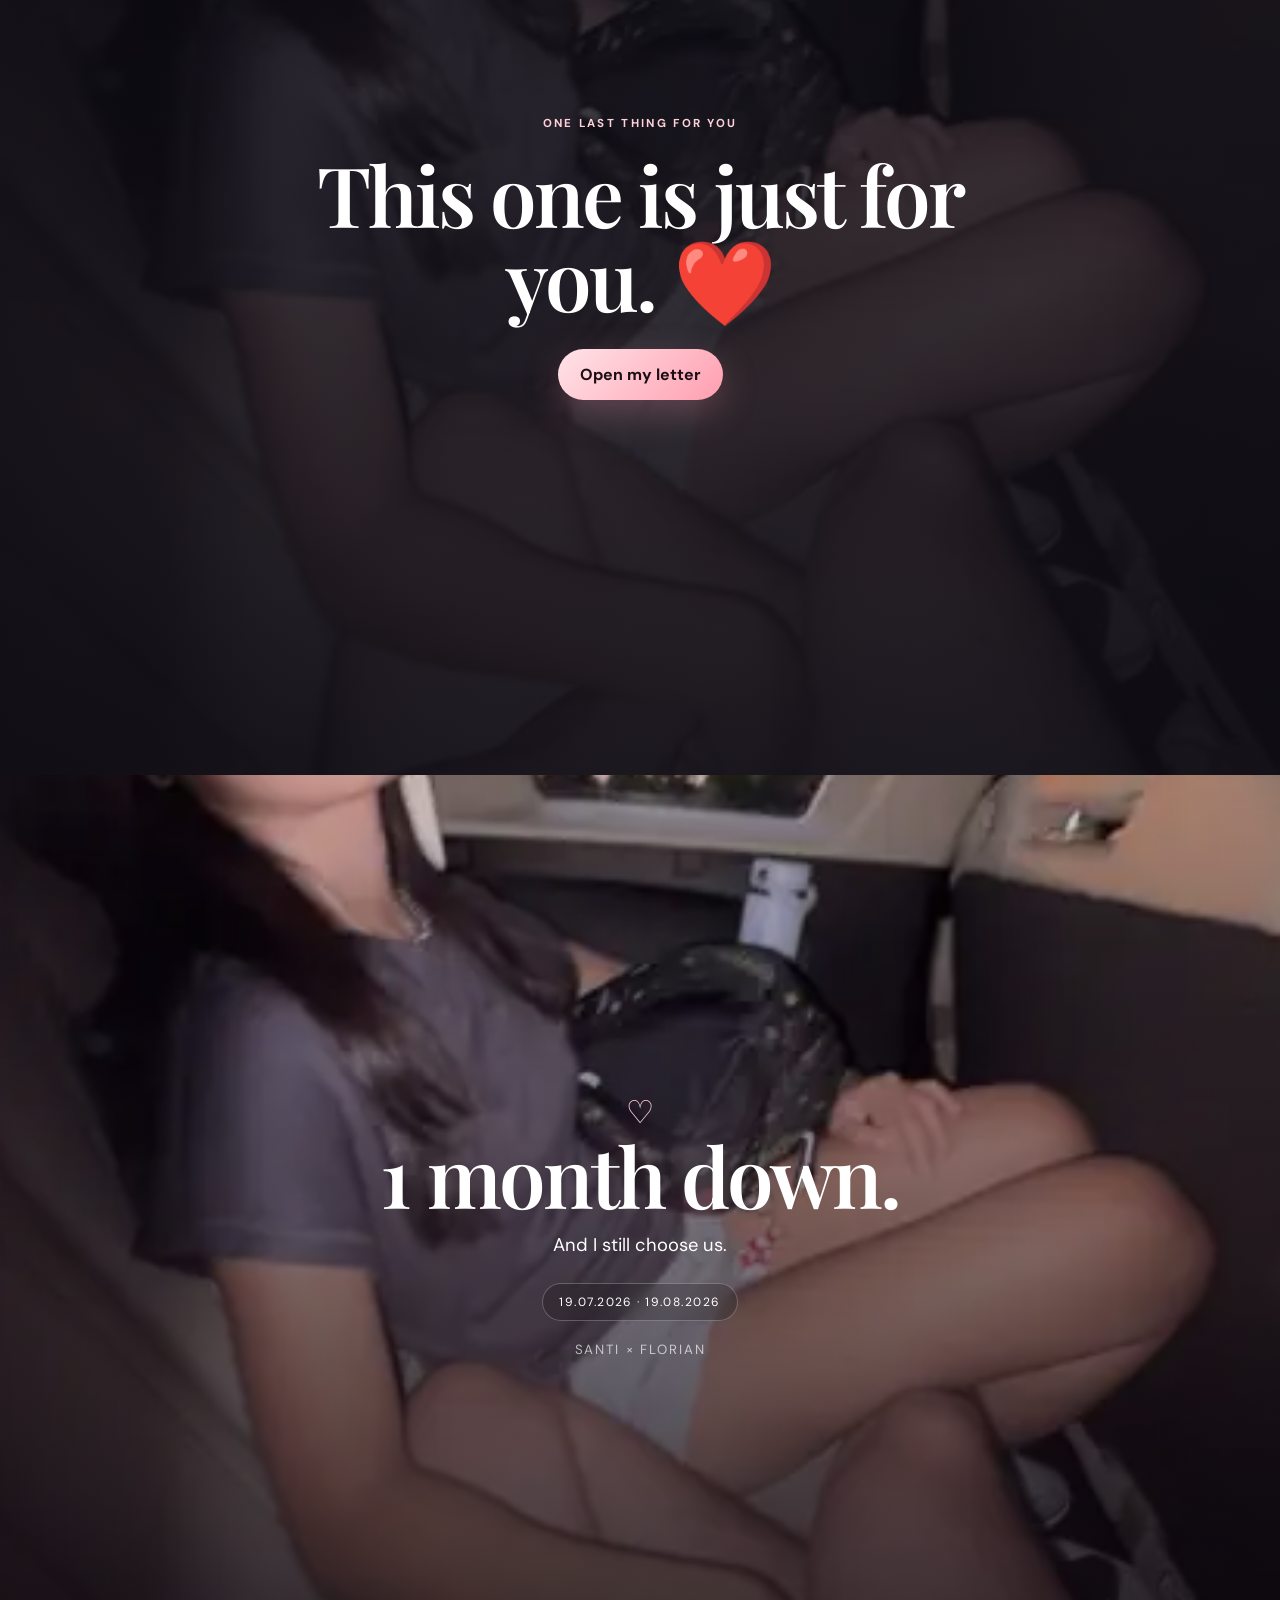
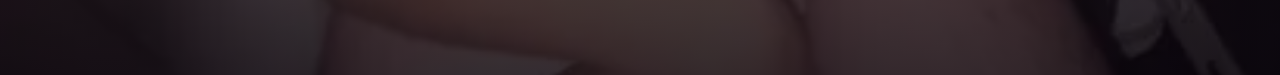
==== commit 52d7a6ea: "Add photo album to Florian surprise" ====
--- a/index.html
+++ b/index.html
@@ -34,10 +34,7 @@
       <div class="content narrow reveal">
         <p class="eyebrow">ONE MONTH OF US</p>
         <h2>One Filipina. One Peruvian.<br><em>Same little world.</em></h2>
-        <p>
-          Different countries, different cultures, a ridiculous distance… and somehow,
-          we still found each other.
-        </p>
+        <p>Different countries, different cultures, a ridiculous distance… and somehow, we still found each other.</p>
         <div class="countries" aria-label="Peru and Philippines">
           <div class="country-card"><span class="flag">🇵🇪</span><b>Peru</b><small>Santi</small></div>
           <div class="heart-line"><span></span><b>♡</b><span></span></div>
@@ -51,9 +48,16 @@
         <p class="eyebrow">A FEW OF MY FAVORITE THINGS</p>
         <h2>Us, lately.</h2>
         <p class="section-copy">A tiny collection of moments I already want to keep forever.</p>
-
         <div class="polaroid-stack" id="polaroidStack">
-          <figure class="polaroid active"><img src="" alt="A memory together"><figcaption>one of my favorite us moments ♡</figcaption></figure>
+          <figure class="polaroid active"><img src="" alt="A memory together"><figcaption>from your birthday to us ♡</figcaption></figure>
+          <figure class="polaroid"><img src="" alt="A memory together"><figcaption>you + me</figcaption></figure>
+          <figure class="polaroid"><img src="" alt="A memory together"><figcaption>my favorite kind of chaos</figcaption></figure>
+          <figure class="polaroid"><img src="" alt="A memory together"><figcaption>one for the archives</figcaption></figure>
+        </div>
+        <div class="gallery-controls">
+          <button class="icon-btn" id="prevPhoto" aria-label="Previous photo">←</button>
+          <span id="photoCount">1 / 4</span>
+          <button class="icon-btn" id="nextPhoto" aria-label="Next photo">→</button>
         </div>
       </div>
     </section>
@@ -74,9 +78,7 @@
     <section class="section bridge" id="bridge">
       <div class="map-line" aria-hidden="true">
         <span class="pin peru">🇵🇪</span>
-        <svg viewBox="0 0 500 150" preserveAspectRatio="none">
-          <path d="M25,115 C130,15 350,145 475,35" pathLength="1"></path>
-        </svg>
+        <svg viewBox="0 0 500 150" preserveAspectRatio="none"><path d="M25,115 C130,15 350,145 475,35" pathLength="1"></path></svg>
         <span class="plane">✈</span>
         <span class="pin ph">🇵🇭</span>
       </div>
@@ -92,23 +94,15 @@
         <p class="eyebrow">ONE LAST THING FOR YOU</p>
         <h2>This one is just for you. ❤️</h2>
         <button class="primary-btn soft" id="openLetter">Open my letter</button>
-
         <article class="letter-card" id="letterCard" aria-hidden="true">
           <div class="letter-top">Para kang Florian ♡</div>
           <p><strong>Florian,</strong></p>
-
           <p>Usa na ka bulan sukad sa imong birthday, ug usa pud ka bulan sukad nagsugod ta. Murag paspas kaayo ang panahon, pero sa sulod lang sa usa ka bulan, daghan na kaayo tag mga handumanan nga gusto nakong balikan pag-usab.</p>
-
           <p>Salamat sa tanan, sa imong mga pahiyom, sa atong mga katawa, sa atong mga kabuang, ug bisan sa gagmayng mga higayon nga tingali simple ra para sa uban, pero espesyal kaayo para nako.</p>
-
           <p>Layo man ang Peru ug Pilipinas, lahi man ta ug kultura ug lugar nga gigikanan, pero nagkita gihapon ta, ug malipayon kaayo ko nga nahitabo ni.</p>
-
           <p>Gusto lang ko nga mahibaw-an nimo nga espesyal kaayo ka para nako. Gimingaw ko nimo, ug excited kaayo ko sa tanan pa natong mga handumanan nga mahimo pa nato uban.</p>
-
           <p class="letter-highlight">Malipayong unang bulan nato, Florian ❤️</p>
-
           <p>Unta mao pa lang ni ang una sa daghan pa kaayong mga bulan nga mag-uban ta.</p>
-
           <p class="signature">Noi Tiago 🇵🇪❤️🇵🇭</p>
         </article>
       </div>
@@ -128,7 +122,10 @@
   </main>
 
   <script src="photo-1.js"></script>
+  <script src="photo-2.js"></script>
+  <script src="photo-3.js"></script>
+  <script src="photo-4.js"></script>
   <script src="assets-apply.js"></script>
   <script src="script.js"></script>
 </body>
-</html>
+</html>
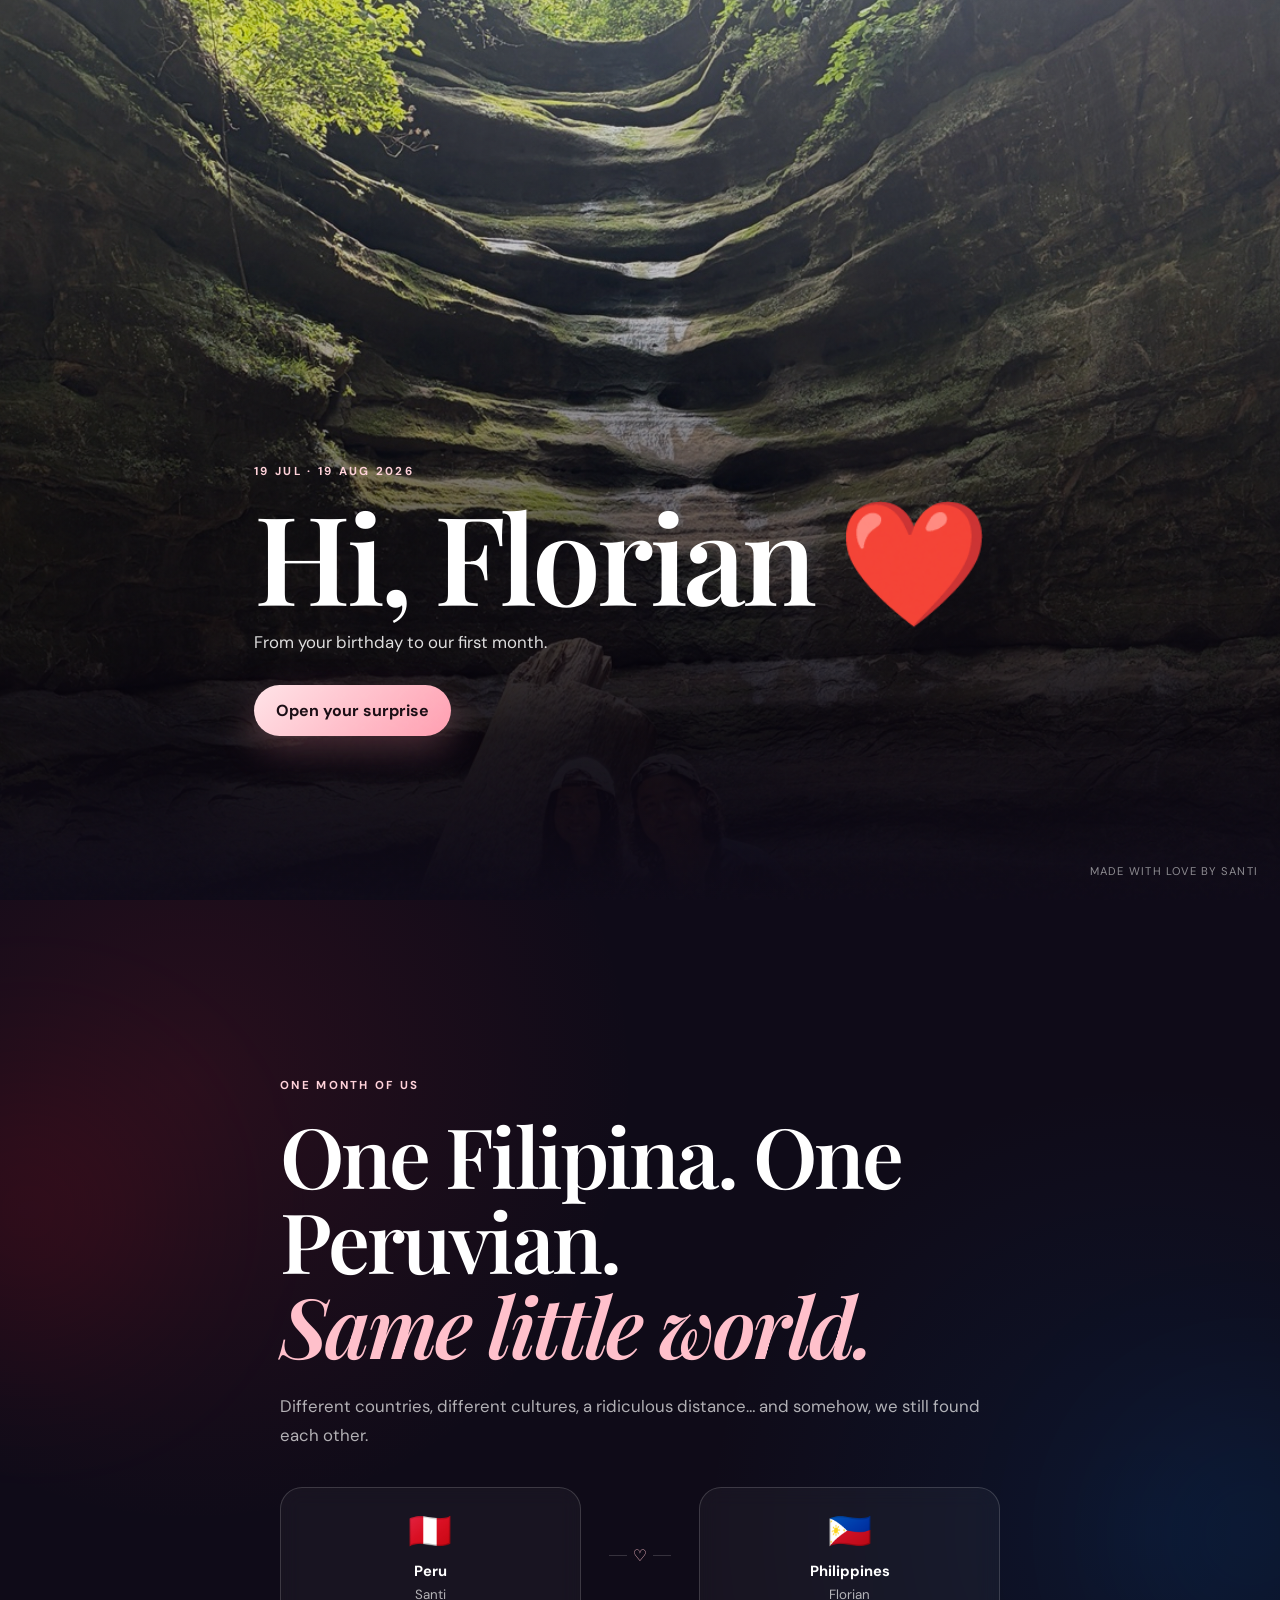
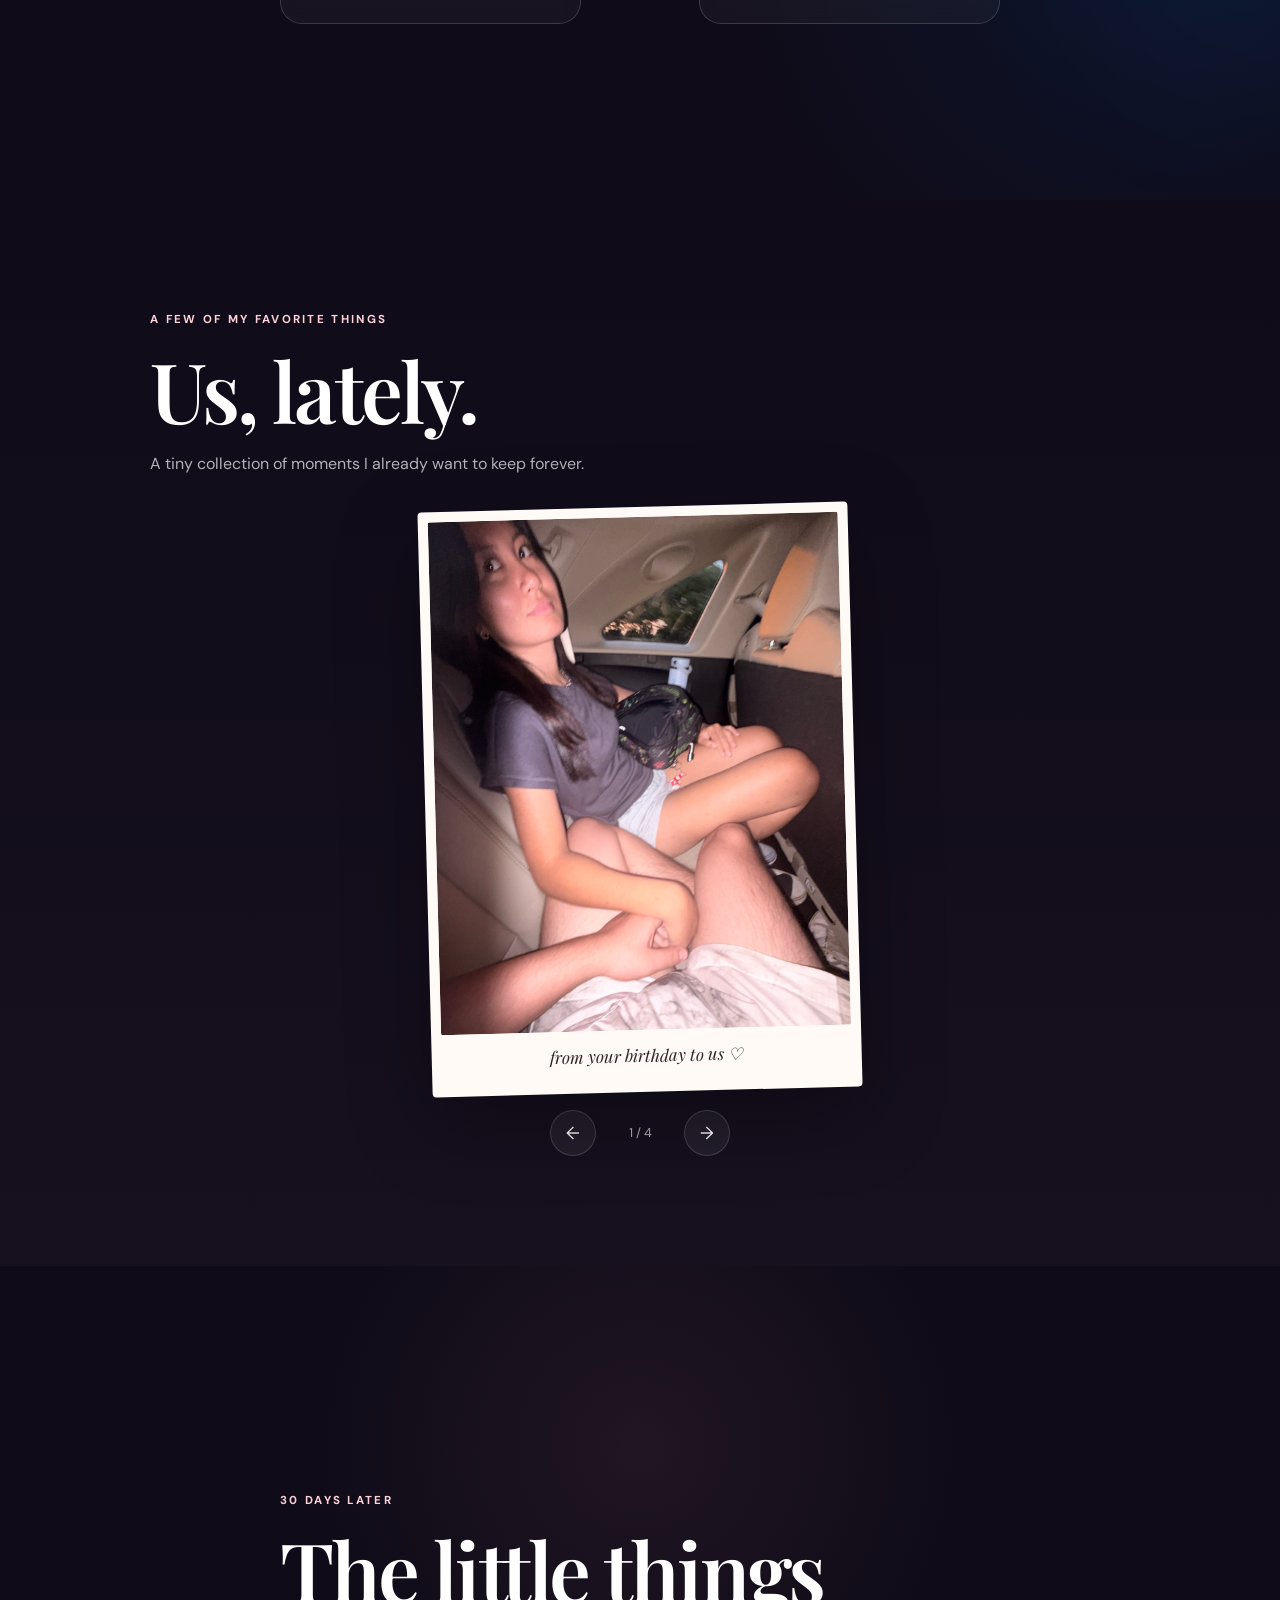
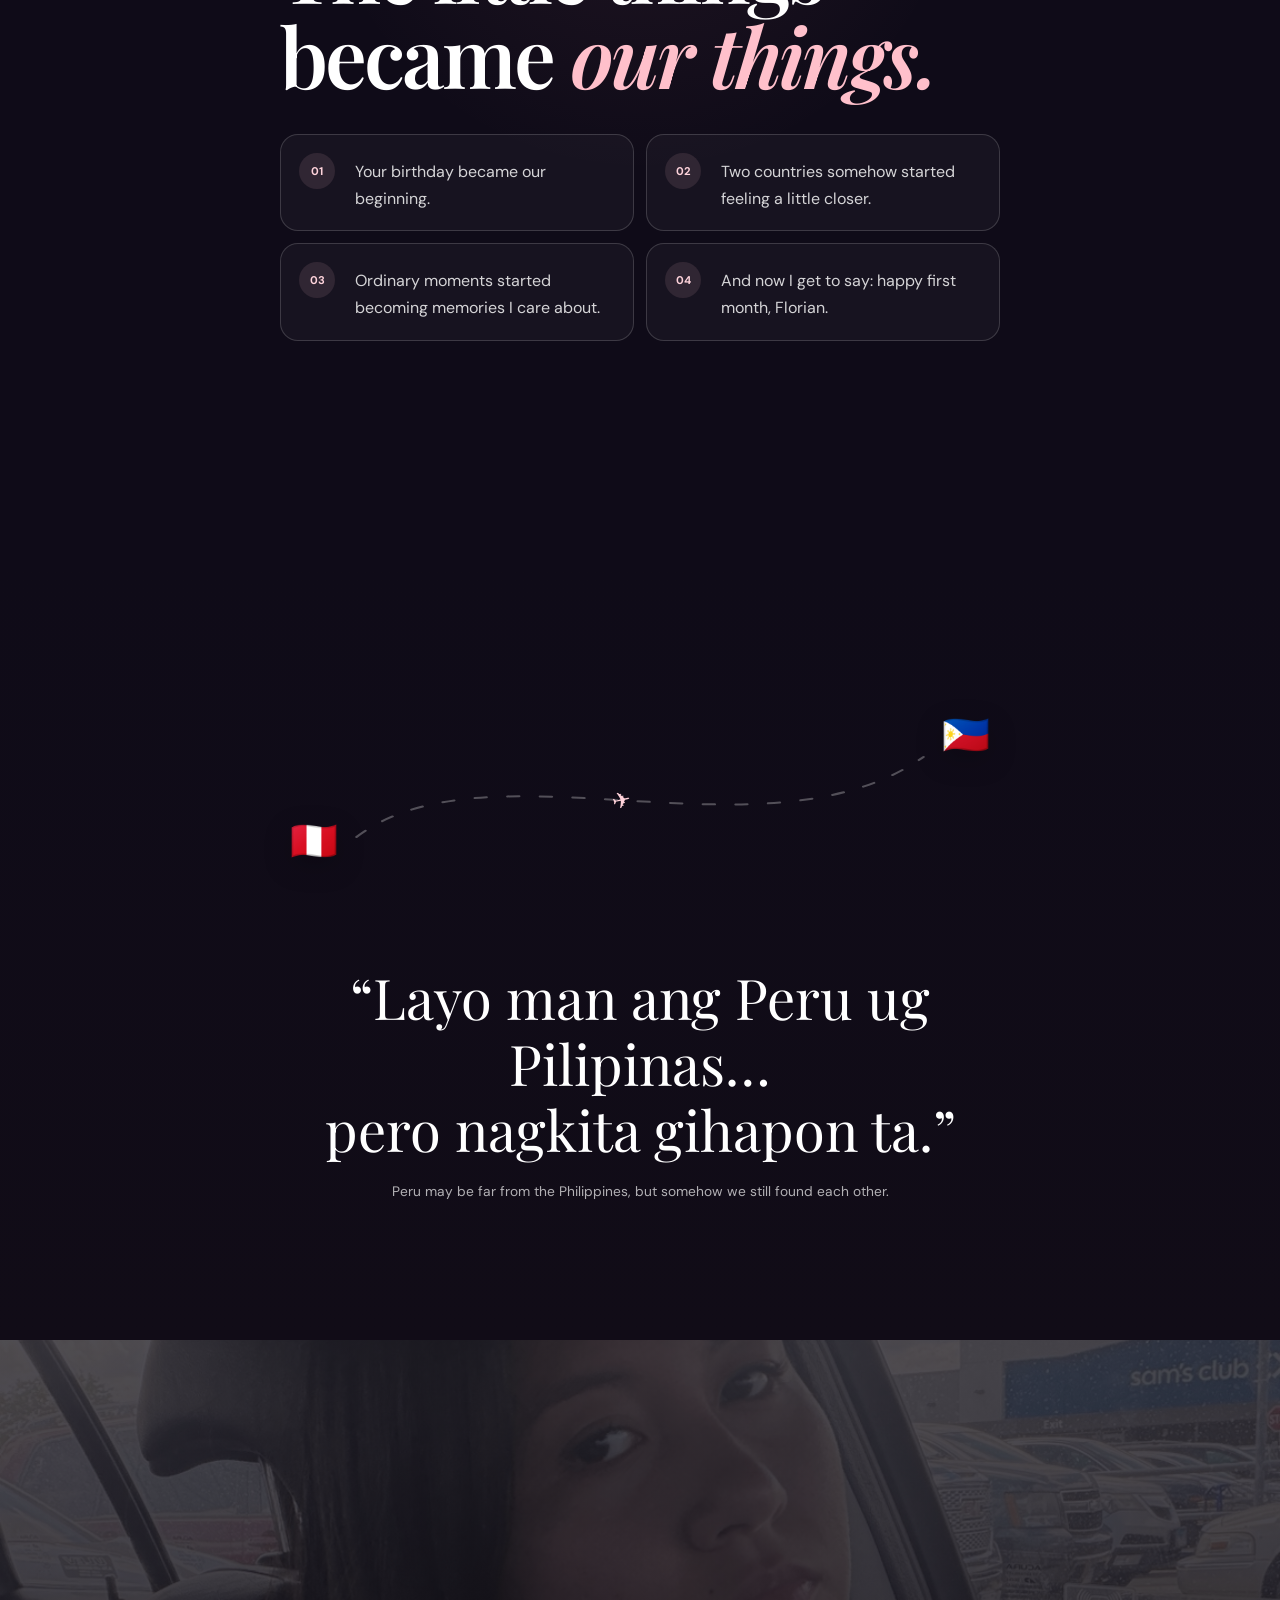
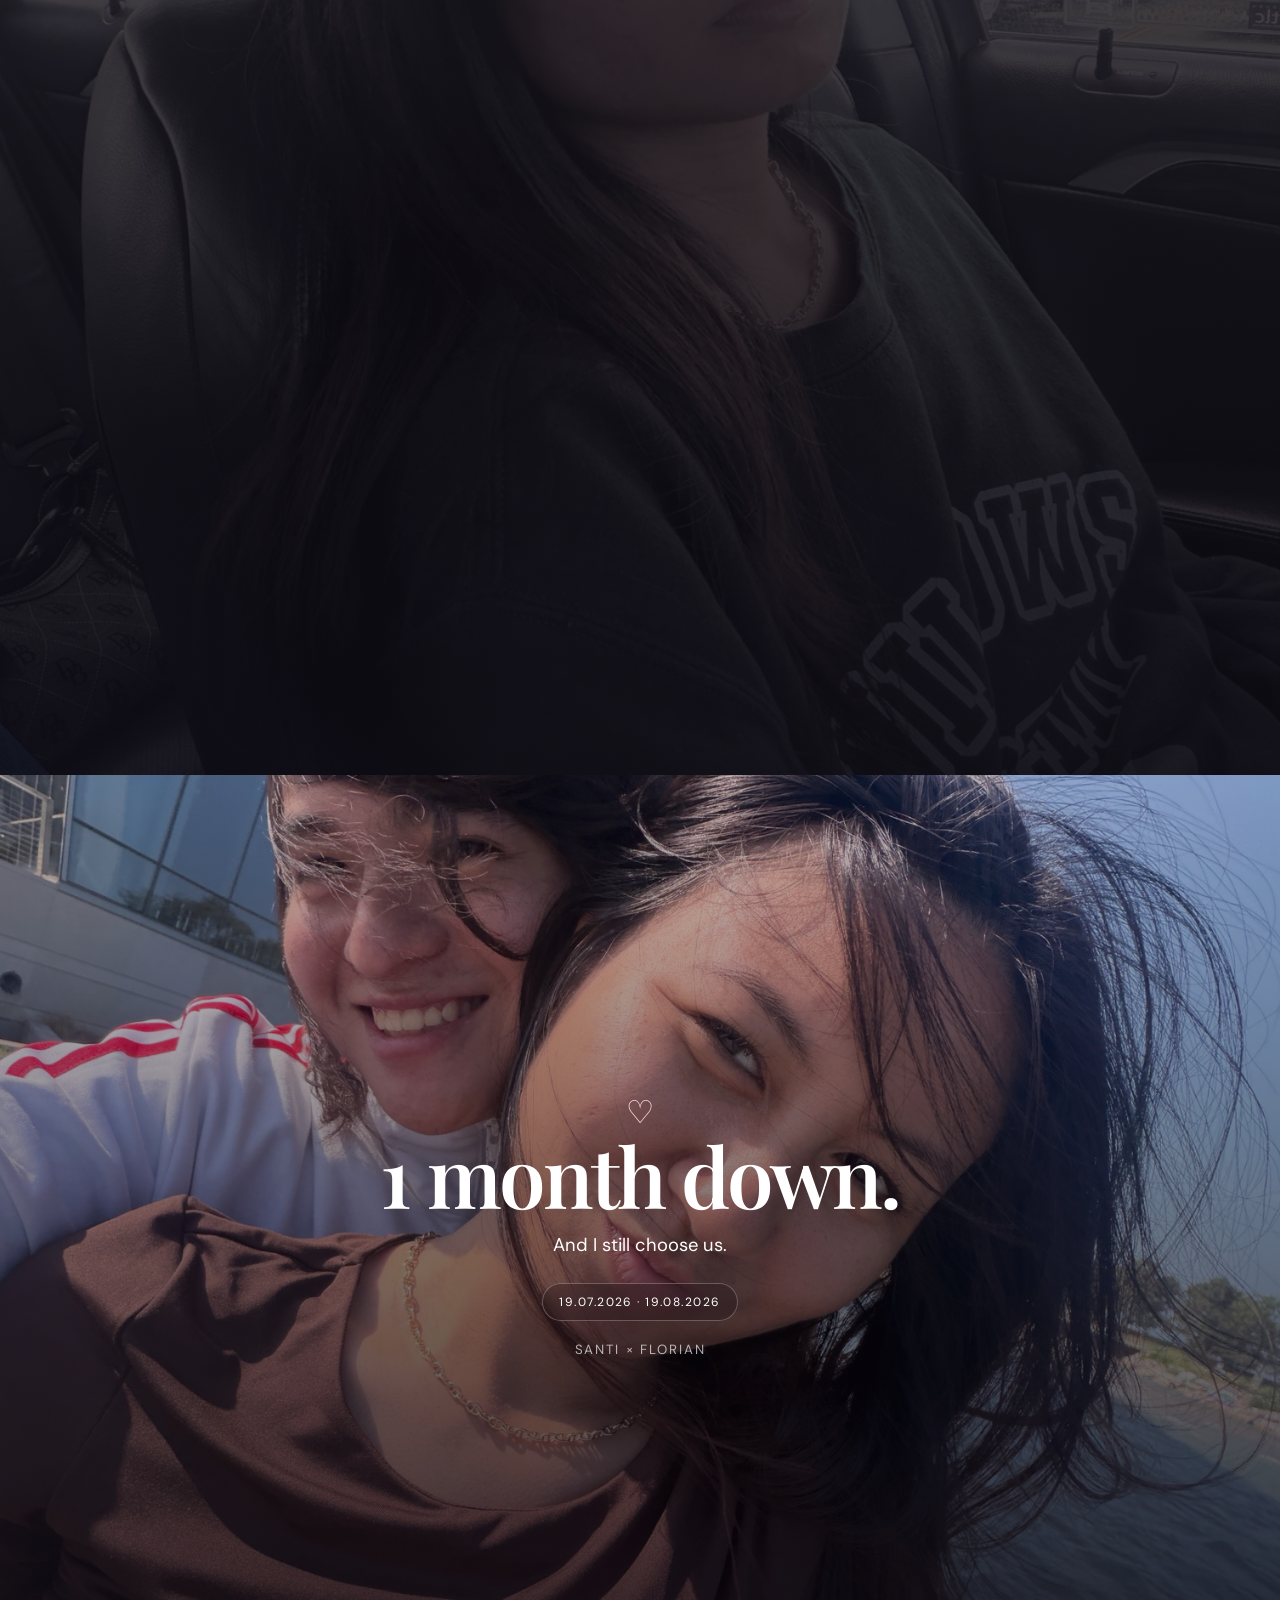
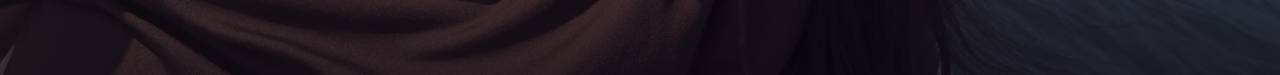
==== commit 120d0afa: "Load HD photos directly" ====
--- a/index.html
+++ b/index.html
@@ -121,10 +121,6 @@
     </section>
   </main>
 
-  <script src="photo-1.js"></script>
-  <script src="photo-2.js"></script>
-  <script src="photo-3.js"></script>
-  <script src="photo-4.js"></script>
   <script src="assets-apply.js"></script>
   <script src="script.js"></script>
 </body>
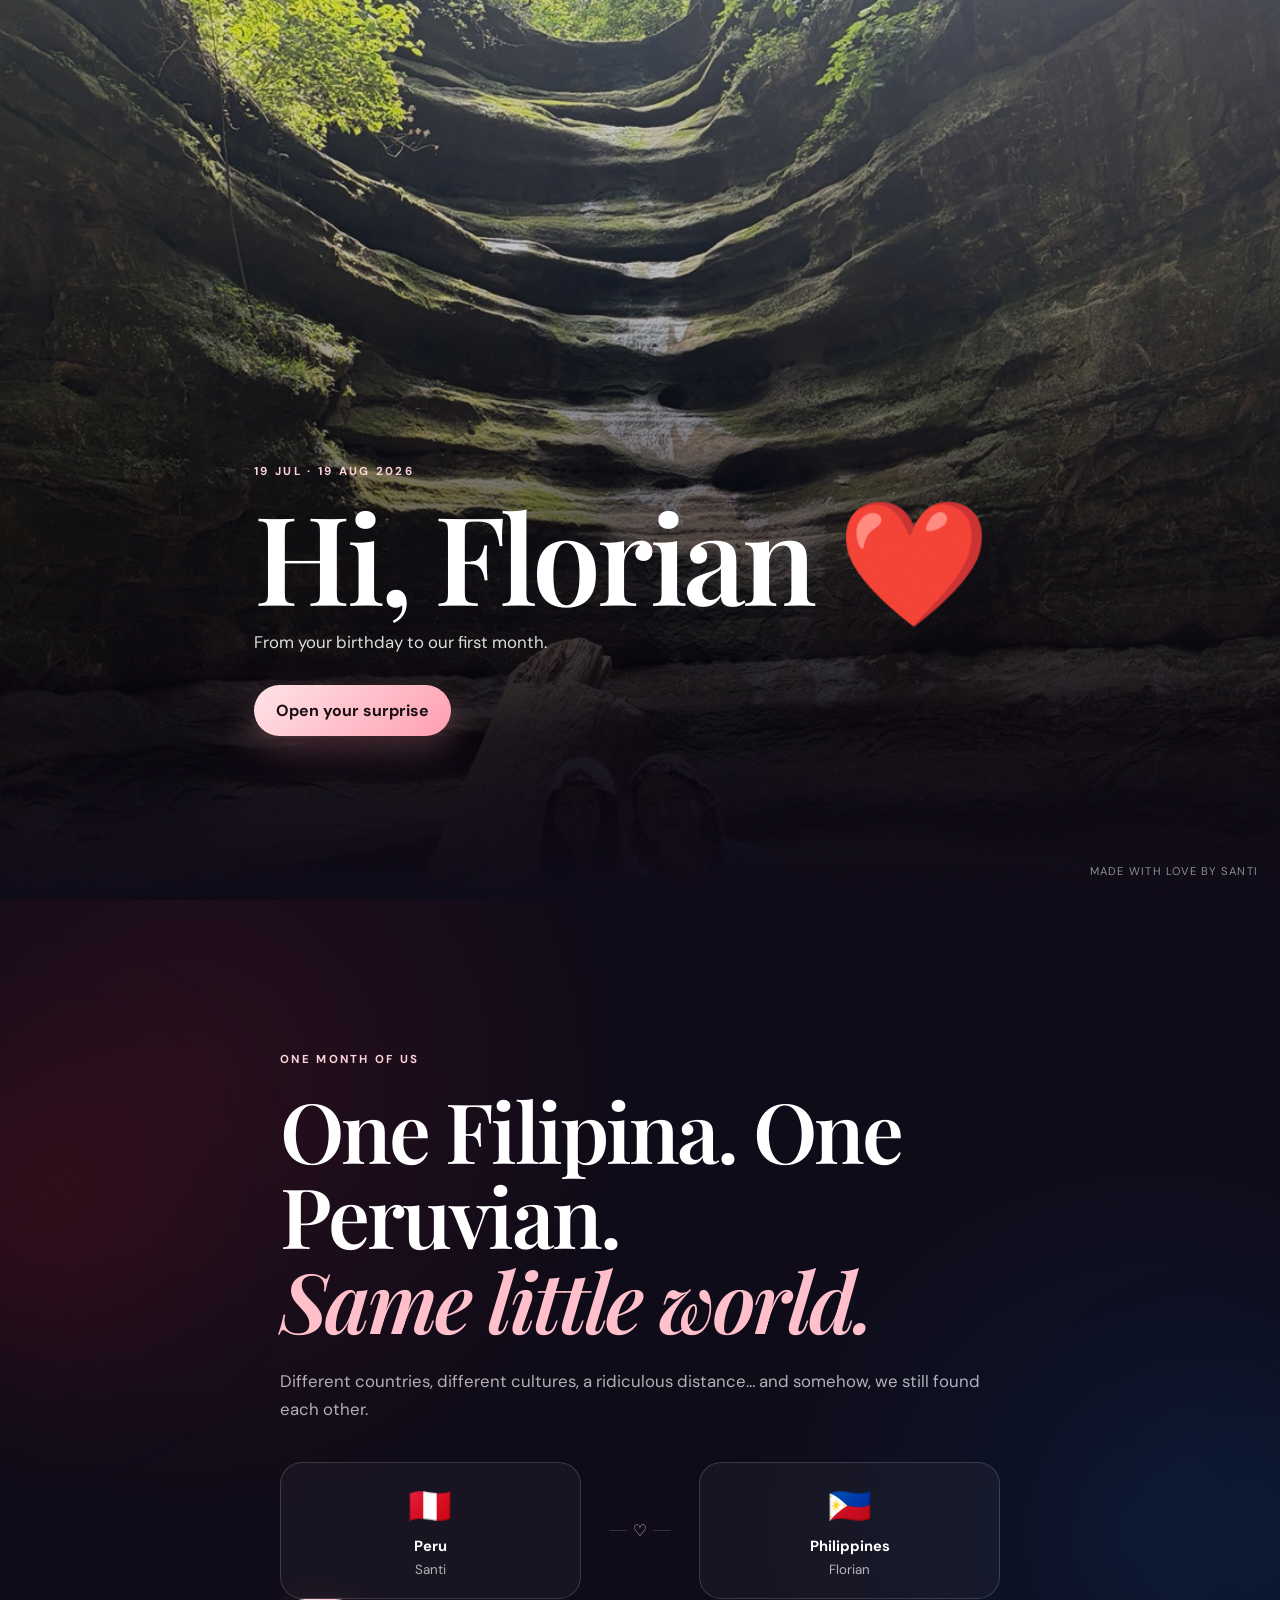
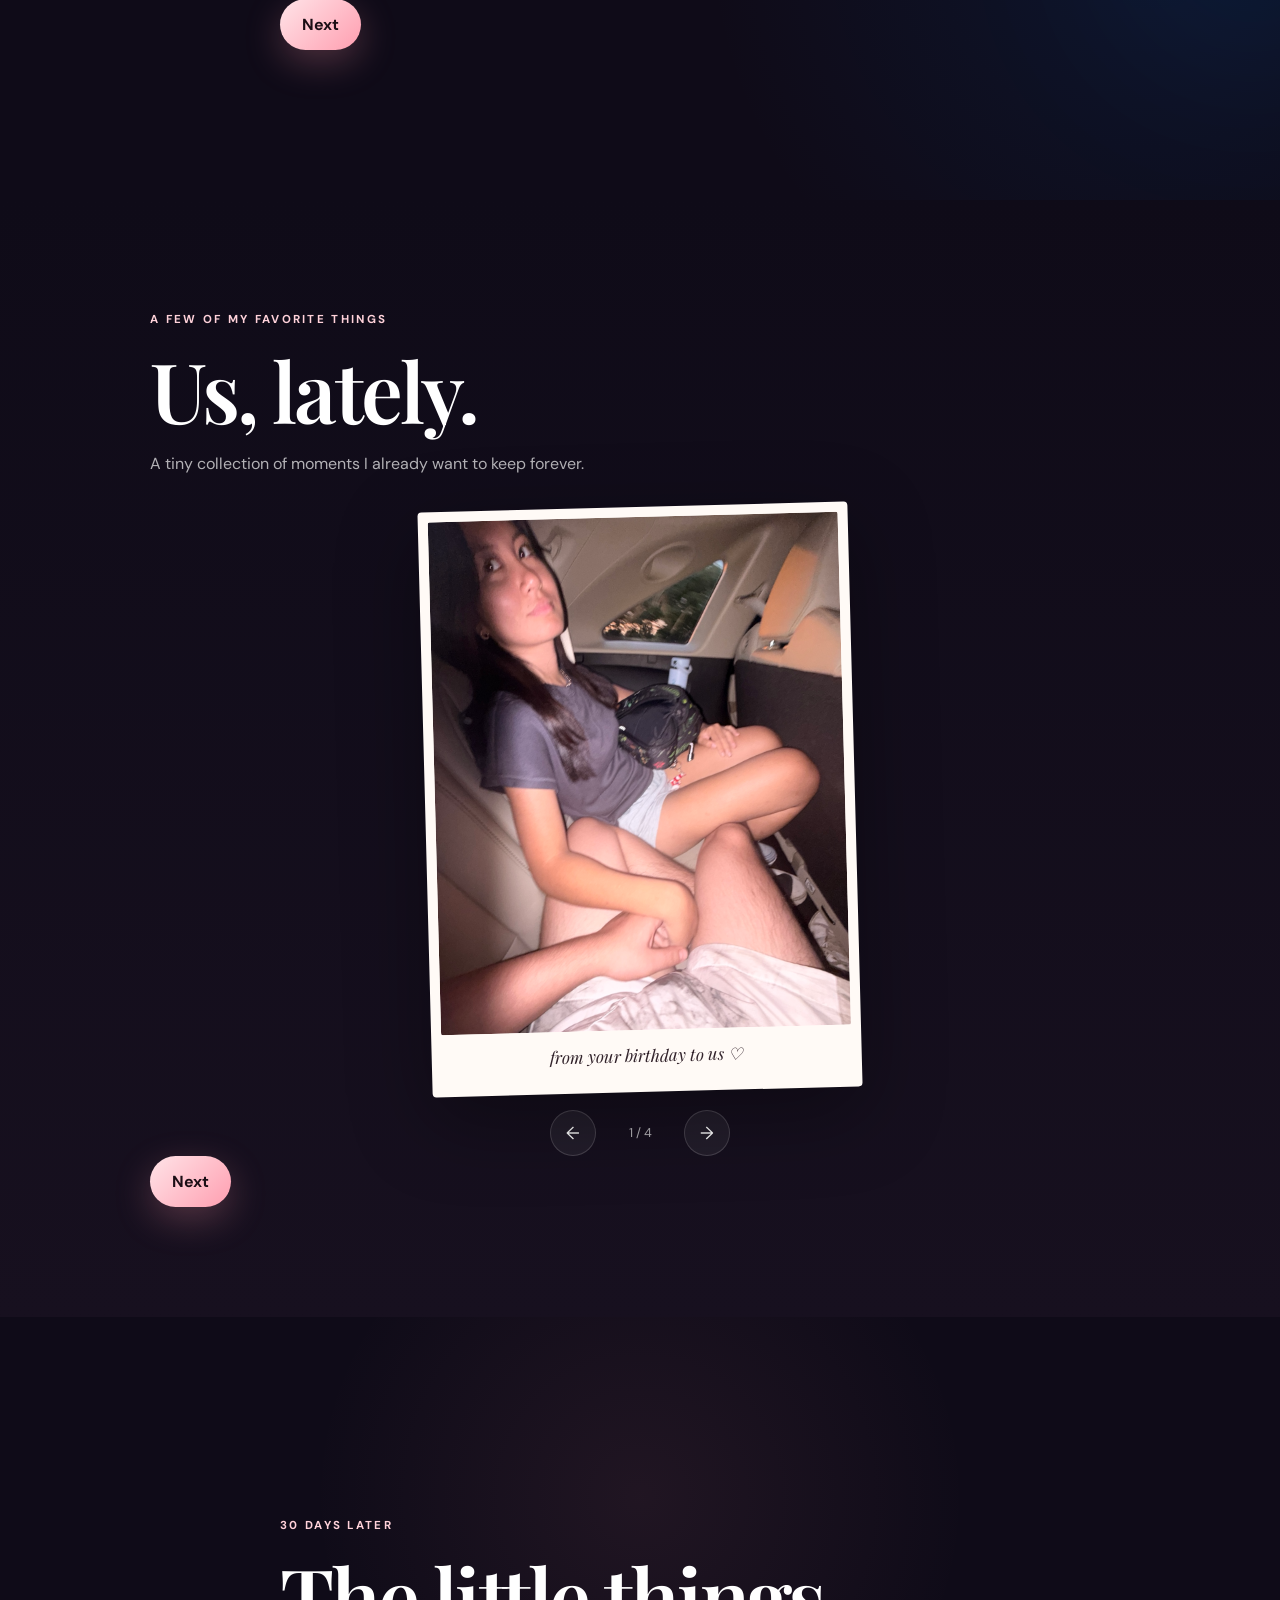
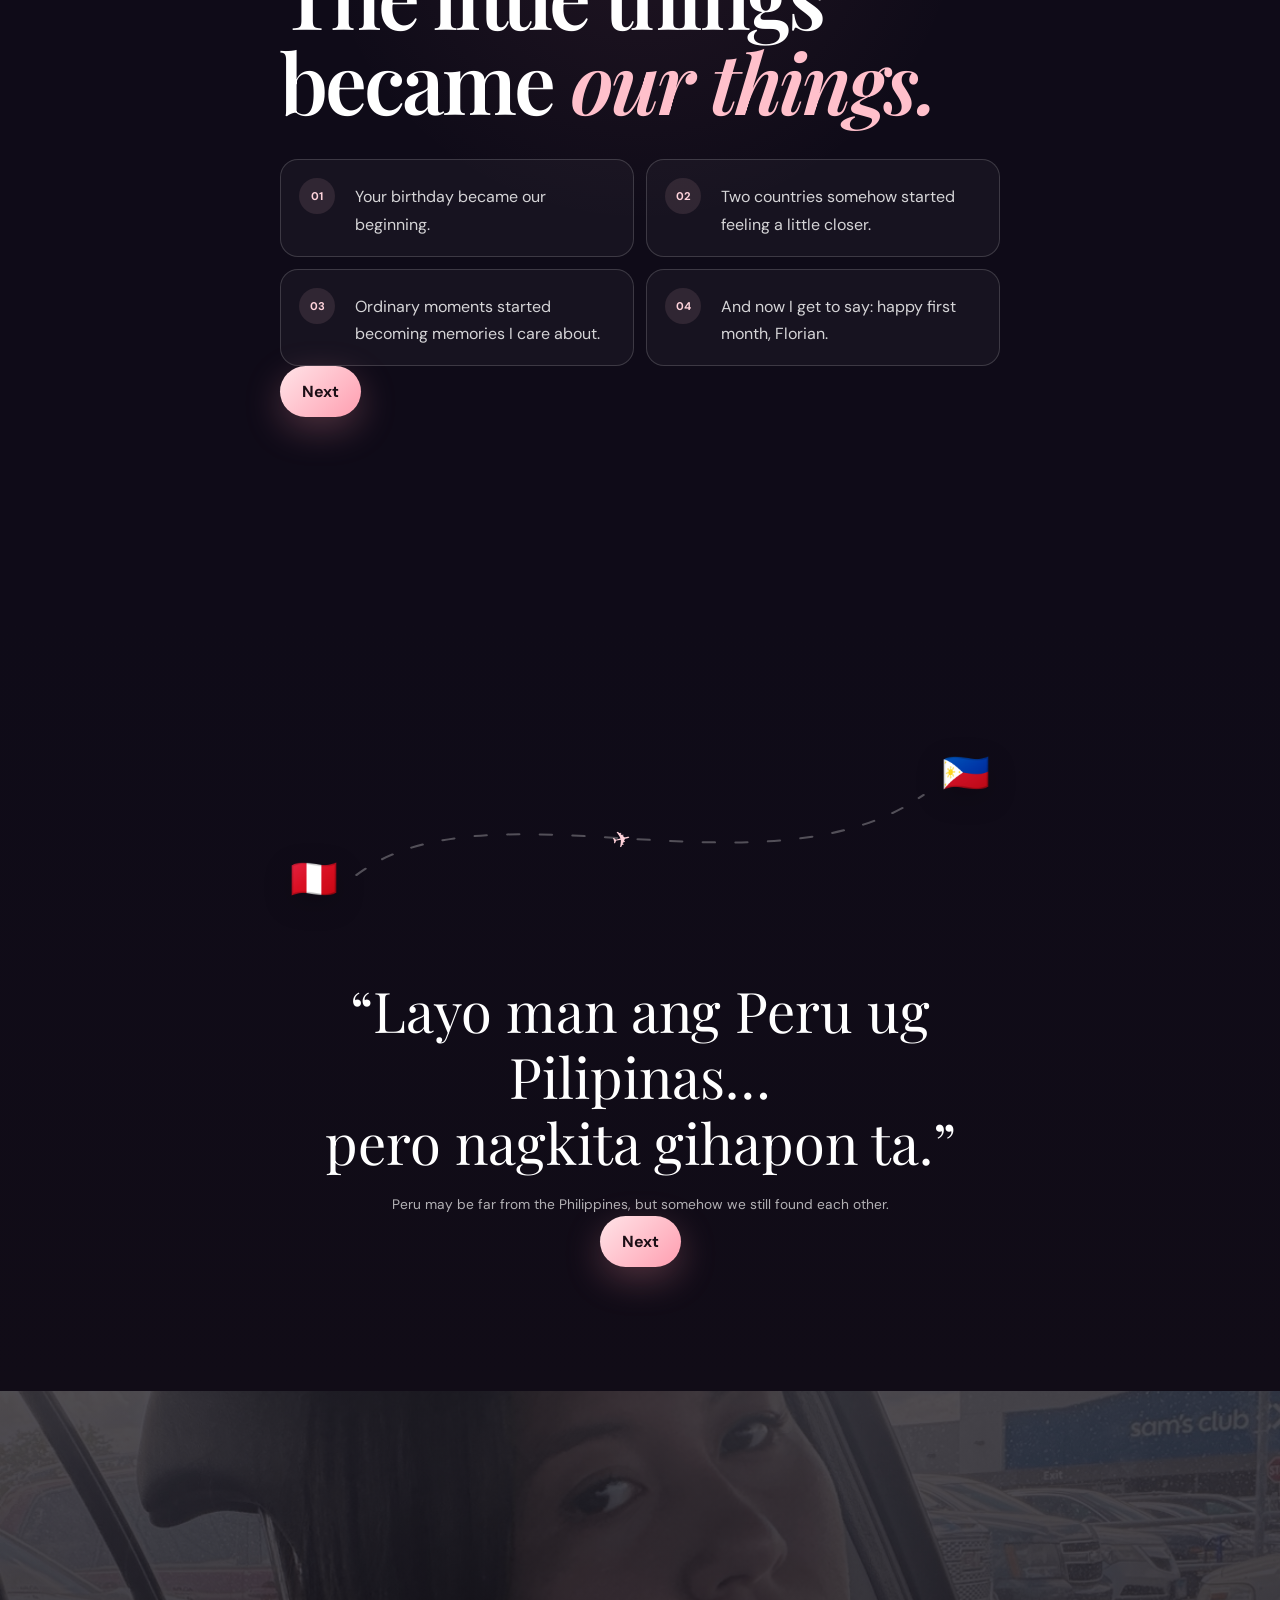
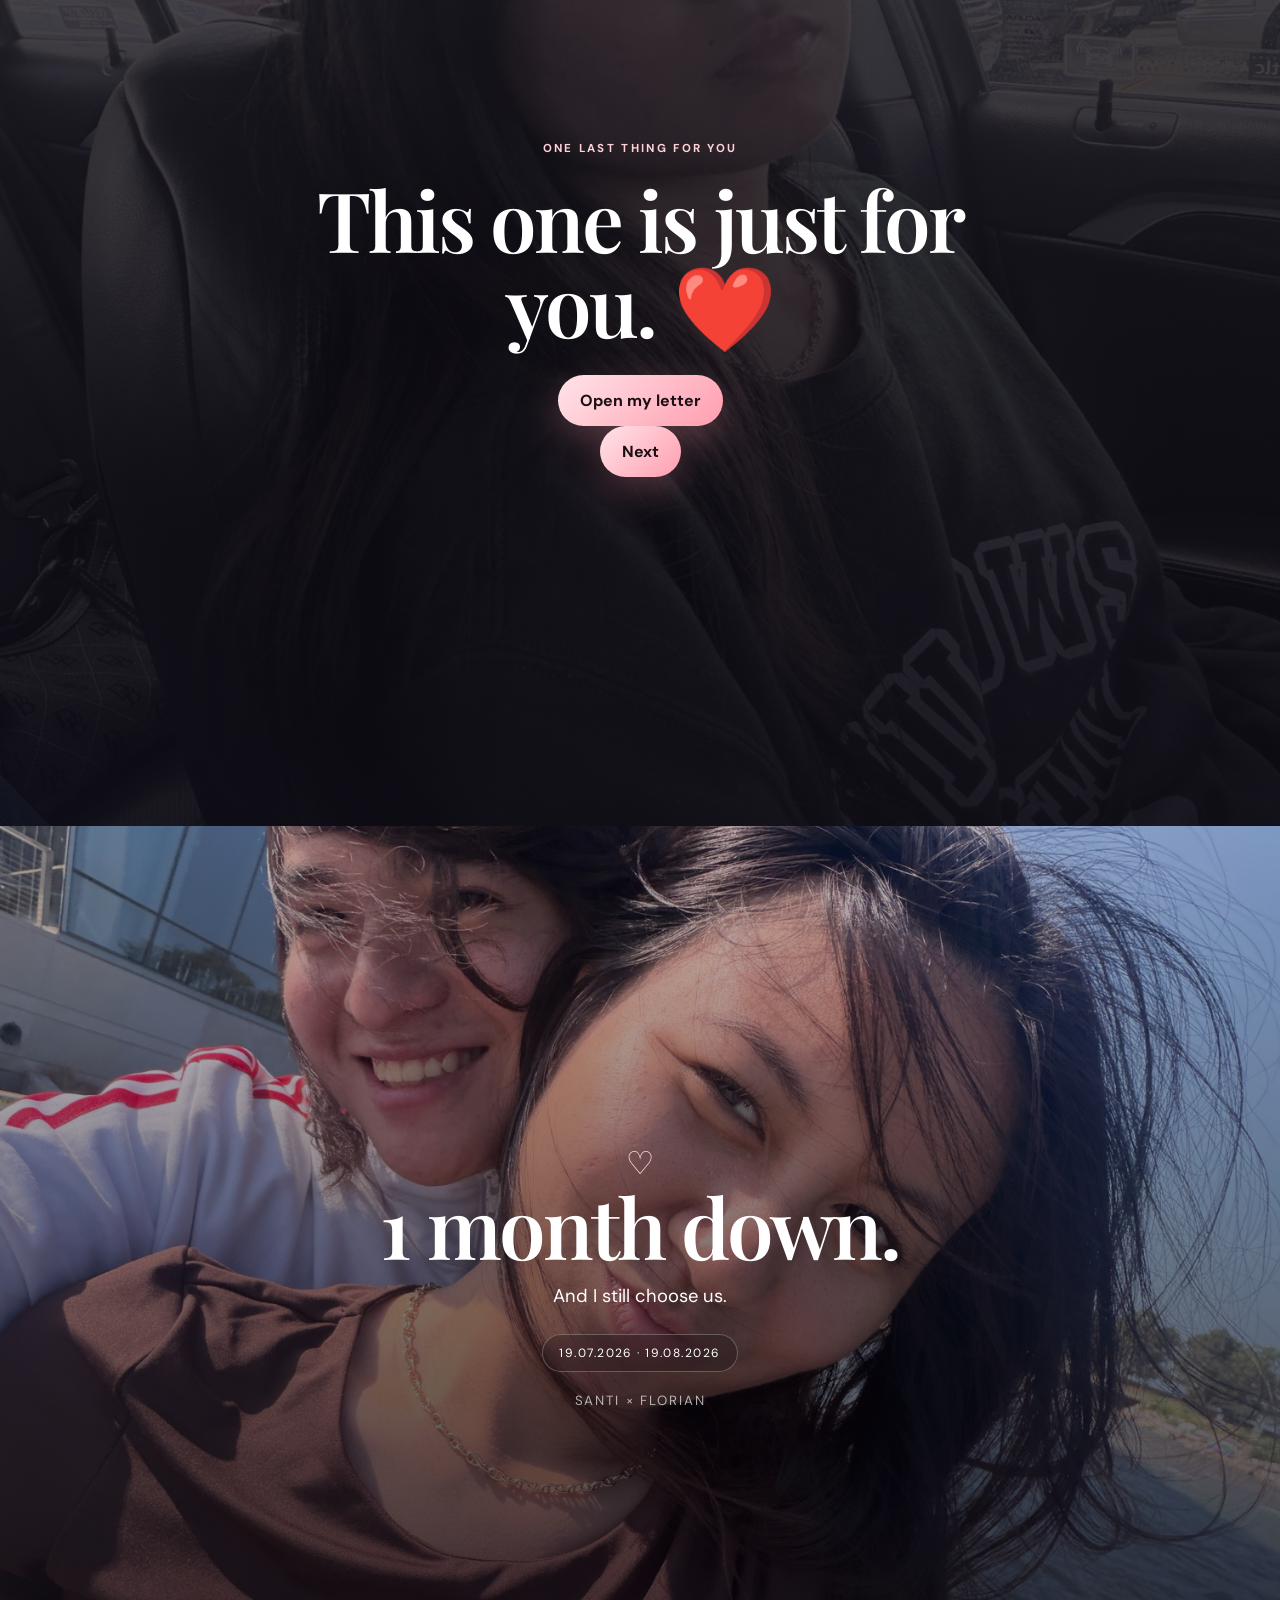
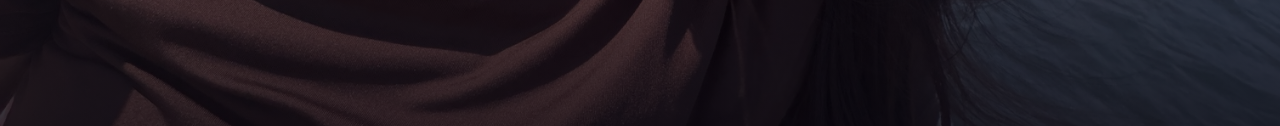
==== commit 1f6b696b: "Add Next buttons between anniversary sections" ====
--- a/index.html
+++ b/index.html
@@ -40,6 +40,7 @@
           <div class="heart-line"><span></span><b>♡</b><span></span></div>
           <div class="country-card"><span class="flag">🇵🇭</span><b>Philippines</b><small>Florian</small></div>
         </div>
+        <div class="next-wrap"><button class="primary-btn next-btn" data-next="memories">Next</button></div>
       </div>
     </section>
 
@@ -59,6 +60,7 @@
           <span id="photoCount">1 / 4</span>
           <button class="icon-btn" id="nextPhoto" aria-label="Next photo">→</button>
         </div>
+        <div class="next-wrap"><button class="primary-btn next-btn" data-next="tiny-things">Next</button></div>
       </div>
     </section>
 
@@ -72,6 +74,7 @@
           <article><span>03</span><p>Ordinary moments started becoming memories I care about.</p></article>
           <article><span>04</span><p>And now I get to say: happy first month, Florian.</p></article>
         </div>
+        <div class="next-wrap"><button class="primary-btn next-btn" data-next="bridge">Next</button></div>
       </div>
     </section>
 
@@ -85,6 +88,7 @@
       <div class="content narrow reveal">
         <p class="distance-quote">“Layo man ang Peru ug Pilipinas…<br>pero nagkita gihapon ta.”</p>
         <p class="translation">Peru may be far from the Philippines, but somehow we still found each other.</p>
+        <div class="next-wrap"><button class="primary-btn next-btn" data-next="letter">Next</button></div>
       </div>
     </section>
 
@@ -105,6 +109,7 @@
           <p>Unta mao pa lang ni ang una sa daghan pa kaayong mga bulan nga mag-uban ta.</p>
           <p class="signature">Noi Tiago 🇵🇪❤️🇵🇭</p>
         </article>
+        <div class="next-wrap letter-next"><button class="primary-btn next-btn" data-next="ending">Next</button></div>
       </div>
     </section>
 
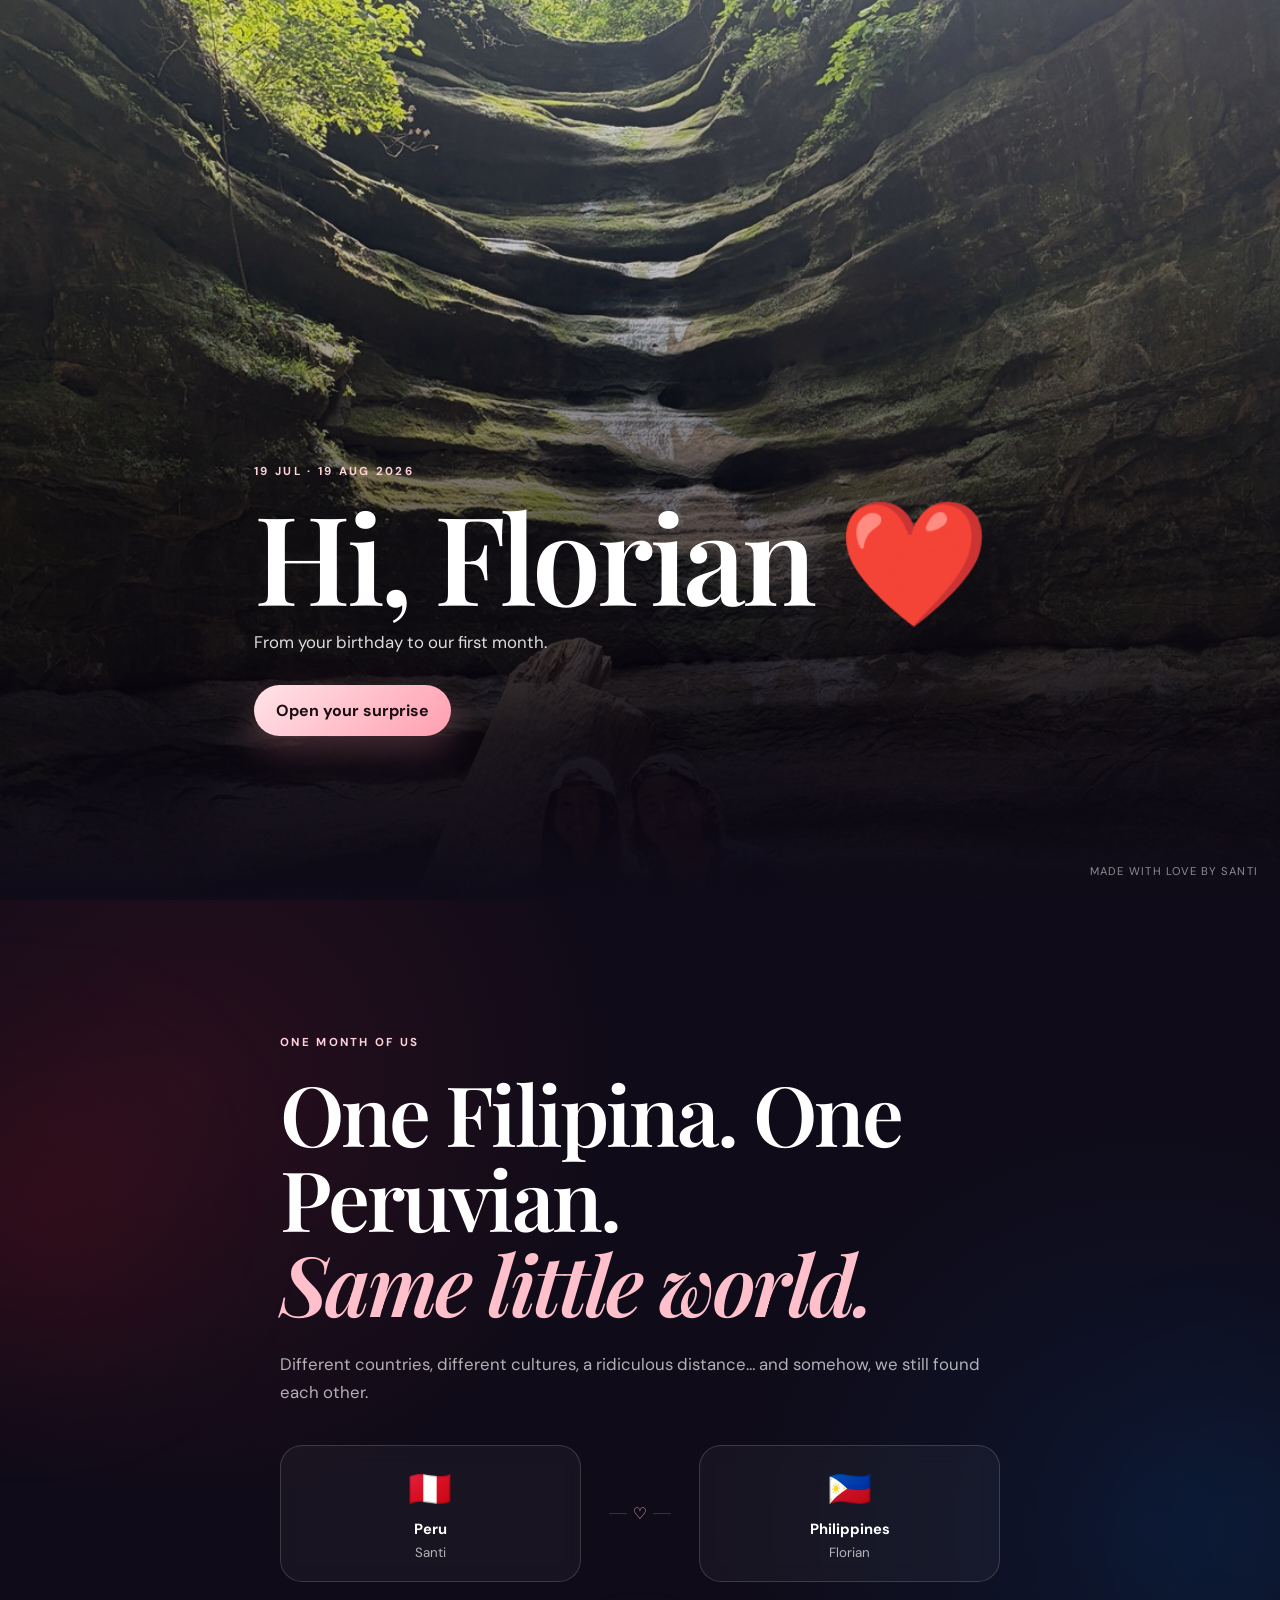
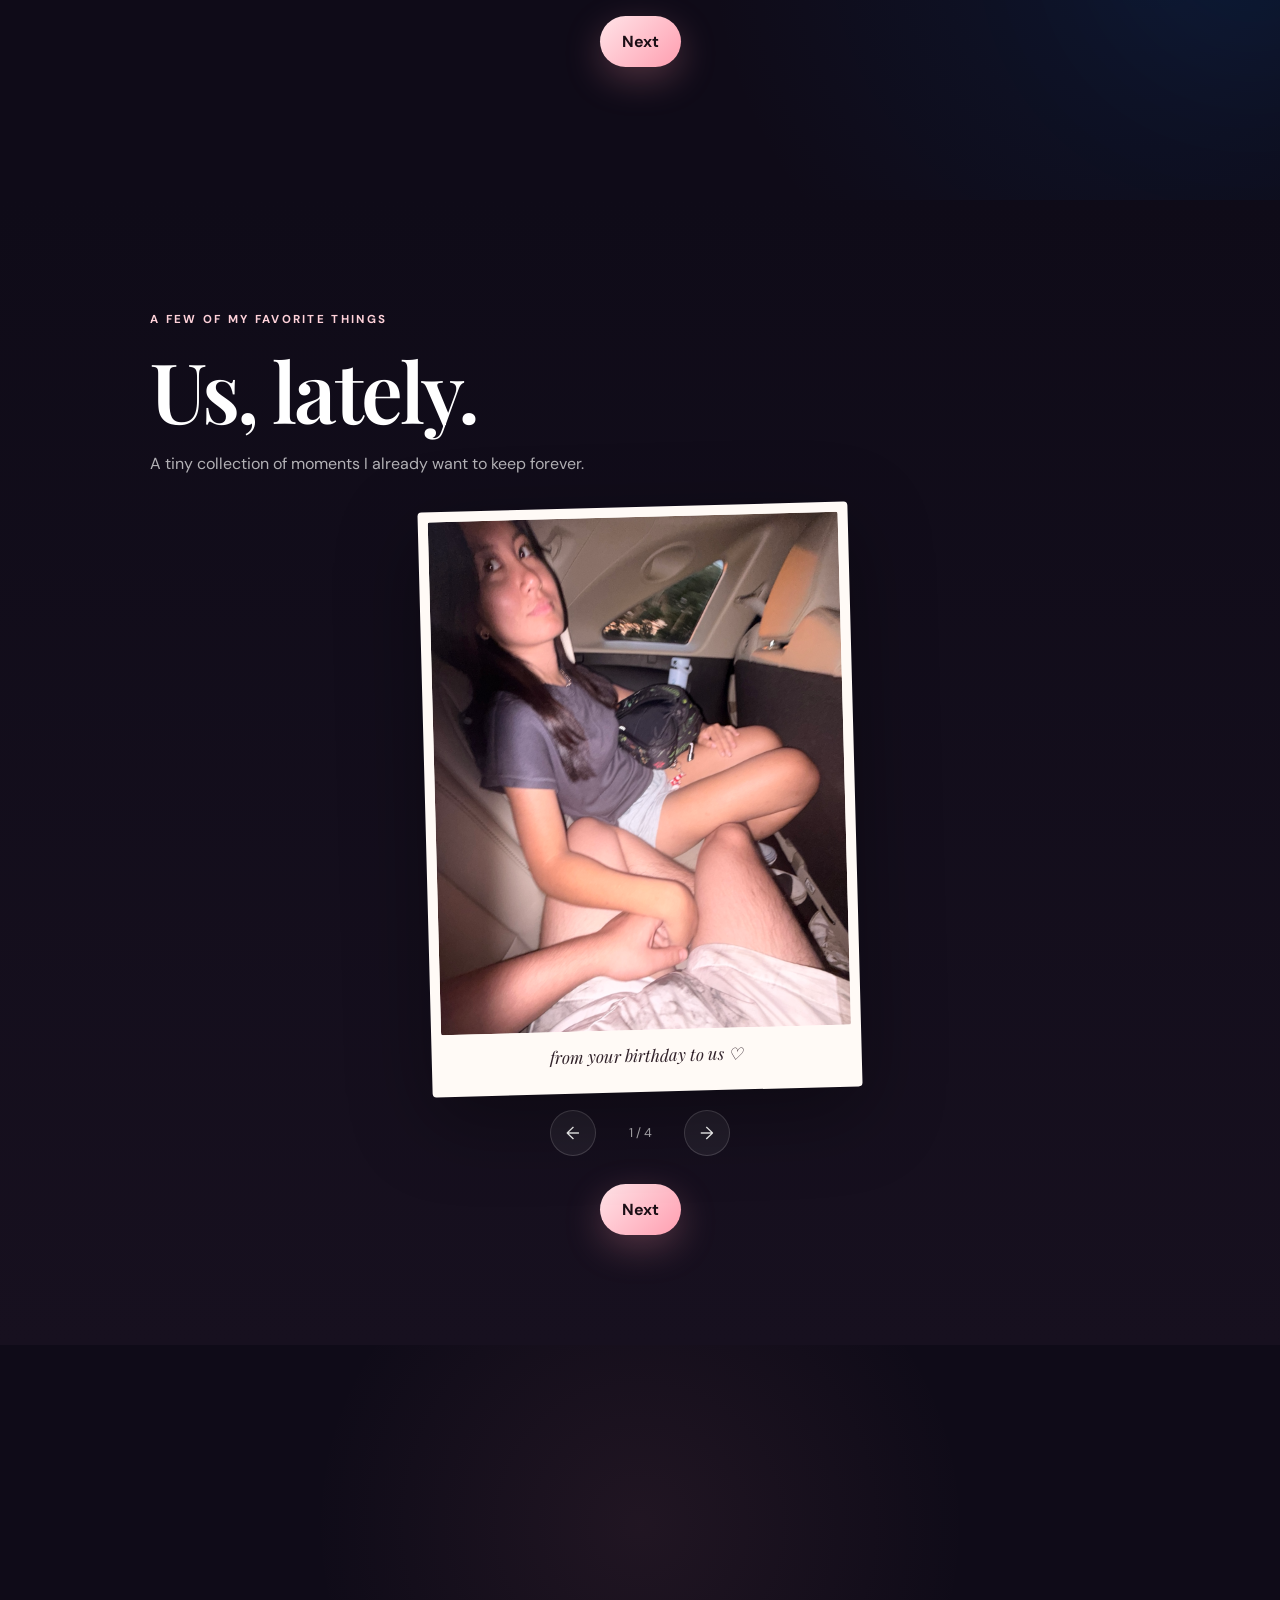
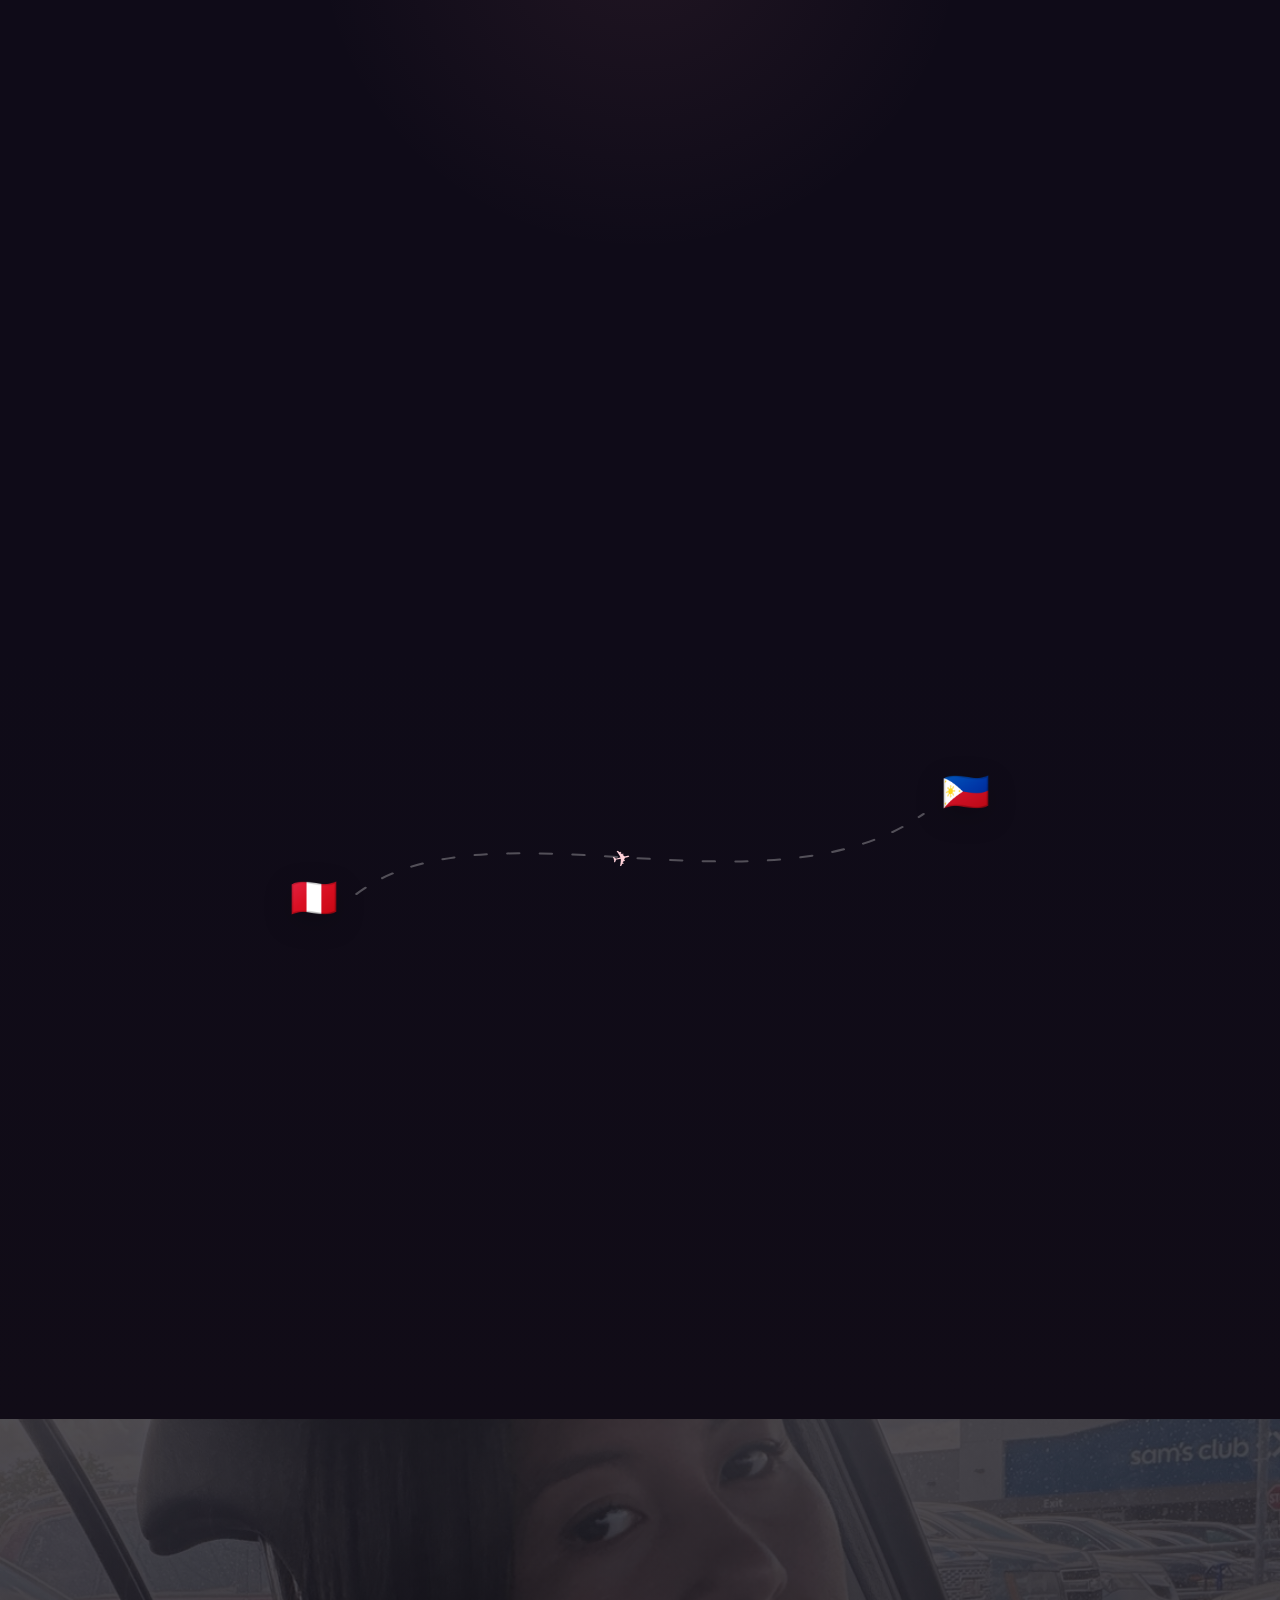
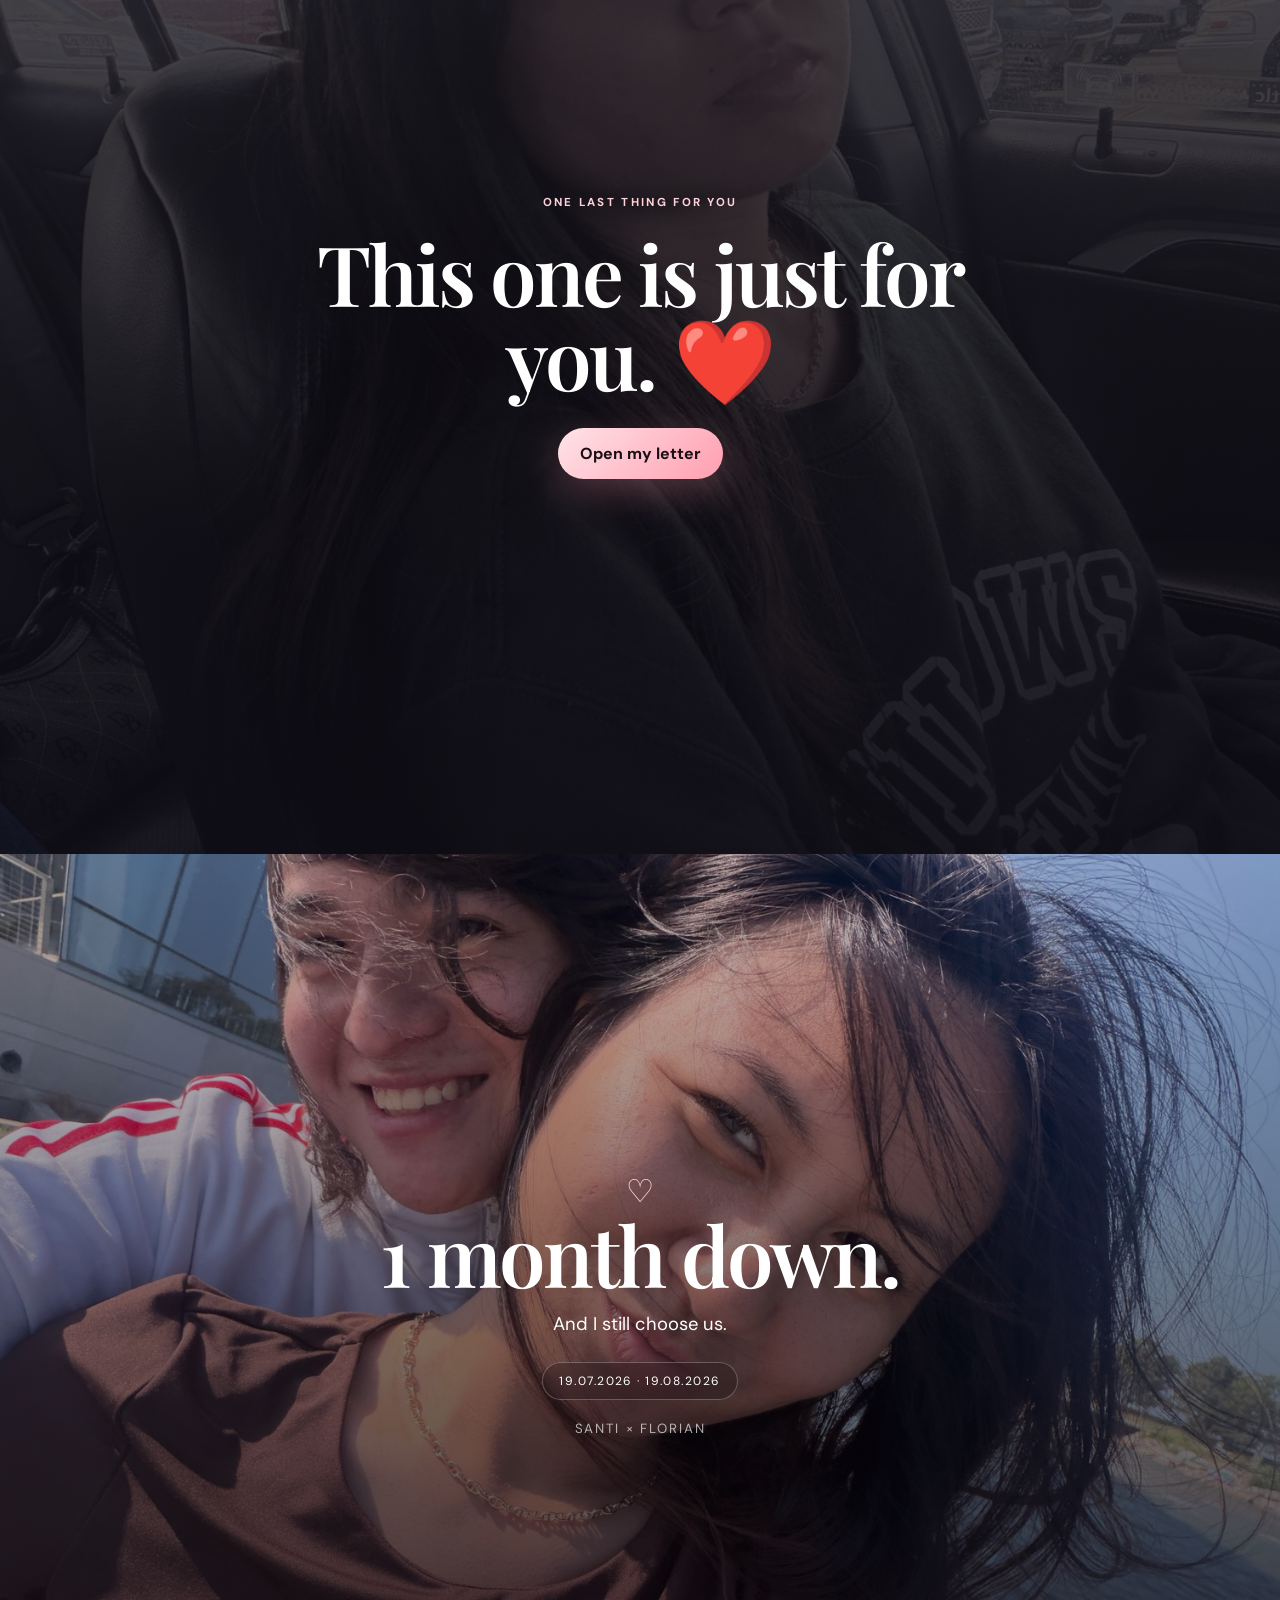
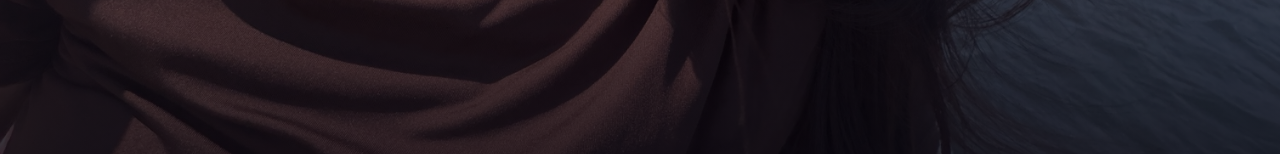
==== commit fdf2c97c: "Polish Next button spacing and letter flow" ====
--- a/index.html
+++ b/index.html
@@ -40,7 +40,7 @@
           <div class="heart-line"><span></span><b>♡</b><span></span></div>
           <div class="country-card"><span class="flag">🇵🇭</span><b>Philippines</b><small>Florian</small></div>
         </div>
-        <div class="next-wrap"><button class="primary-btn next-btn" data-next="memories">Next</button></div>
+        <div class="next-wrap" style="margin-top:34px;text-align:center;"><button class="primary-btn next-btn" data-next="memories">Next</button></div>
       </div>
     </section>
 
@@ -60,7 +60,7 @@
           <span id="photoCount">1 / 4</span>
           <button class="icon-btn" id="nextPhoto" aria-label="Next photo">→</button>
         </div>
-        <div class="next-wrap"><button class="primary-btn next-btn" data-next="tiny-things">Next</button></div>
+        <div class="next-wrap" style="margin-top:28px;text-align:center;"><button class="primary-btn next-btn" data-next="tiny-things">Next</button></div>
       </div>
     </section>
 
@@ -74,7 +74,7 @@
           <article><span>03</span><p>Ordinary moments started becoming memories I care about.</p></article>
           <article><span>04</span><p>And now I get to say: happy first month, Florian.</p></article>
         </div>
-        <div class="next-wrap"><button class="primary-btn next-btn" data-next="bridge">Next</button></div>
+        <div class="next-wrap" style="margin-top:34px;text-align:center;"><button class="primary-btn next-btn" data-next="bridge">Next</button></div>
       </div>
     </section>
 
@@ -88,7 +88,7 @@
       <div class="content narrow reveal">
         <p class="distance-quote">“Layo man ang Peru ug Pilipinas…<br>pero nagkita gihapon ta.”</p>
         <p class="translation">Peru may be far from the Philippines, but somehow we still found each other.</p>
-        <div class="next-wrap"><button class="primary-btn next-btn" data-next="letter">Next</button></div>
+        <div class="next-wrap" style="margin-top:34px;text-align:center;"><button class="primary-btn next-btn" data-next="letter">Next</button></div>
       </div>
     </section>
 
@@ -109,7 +109,7 @@
           <p>Unta mao pa lang ni ang una sa daghan pa kaayong mga bulan nga mag-uban ta.</p>
           <p class="signature">Noi Tiago 🇵🇪❤️🇵🇭</p>
         </article>
-        <div class="next-wrap letter-next"><button class="primary-btn next-btn" data-next="ending">Next</button></div>
+        <div class="next-wrap letter-next" style="display:none;margin-top:34px;text-align:center;"><button class="primary-btn next-btn" data-next="ending">Next</button></div>
       </div>
     </section>
 
